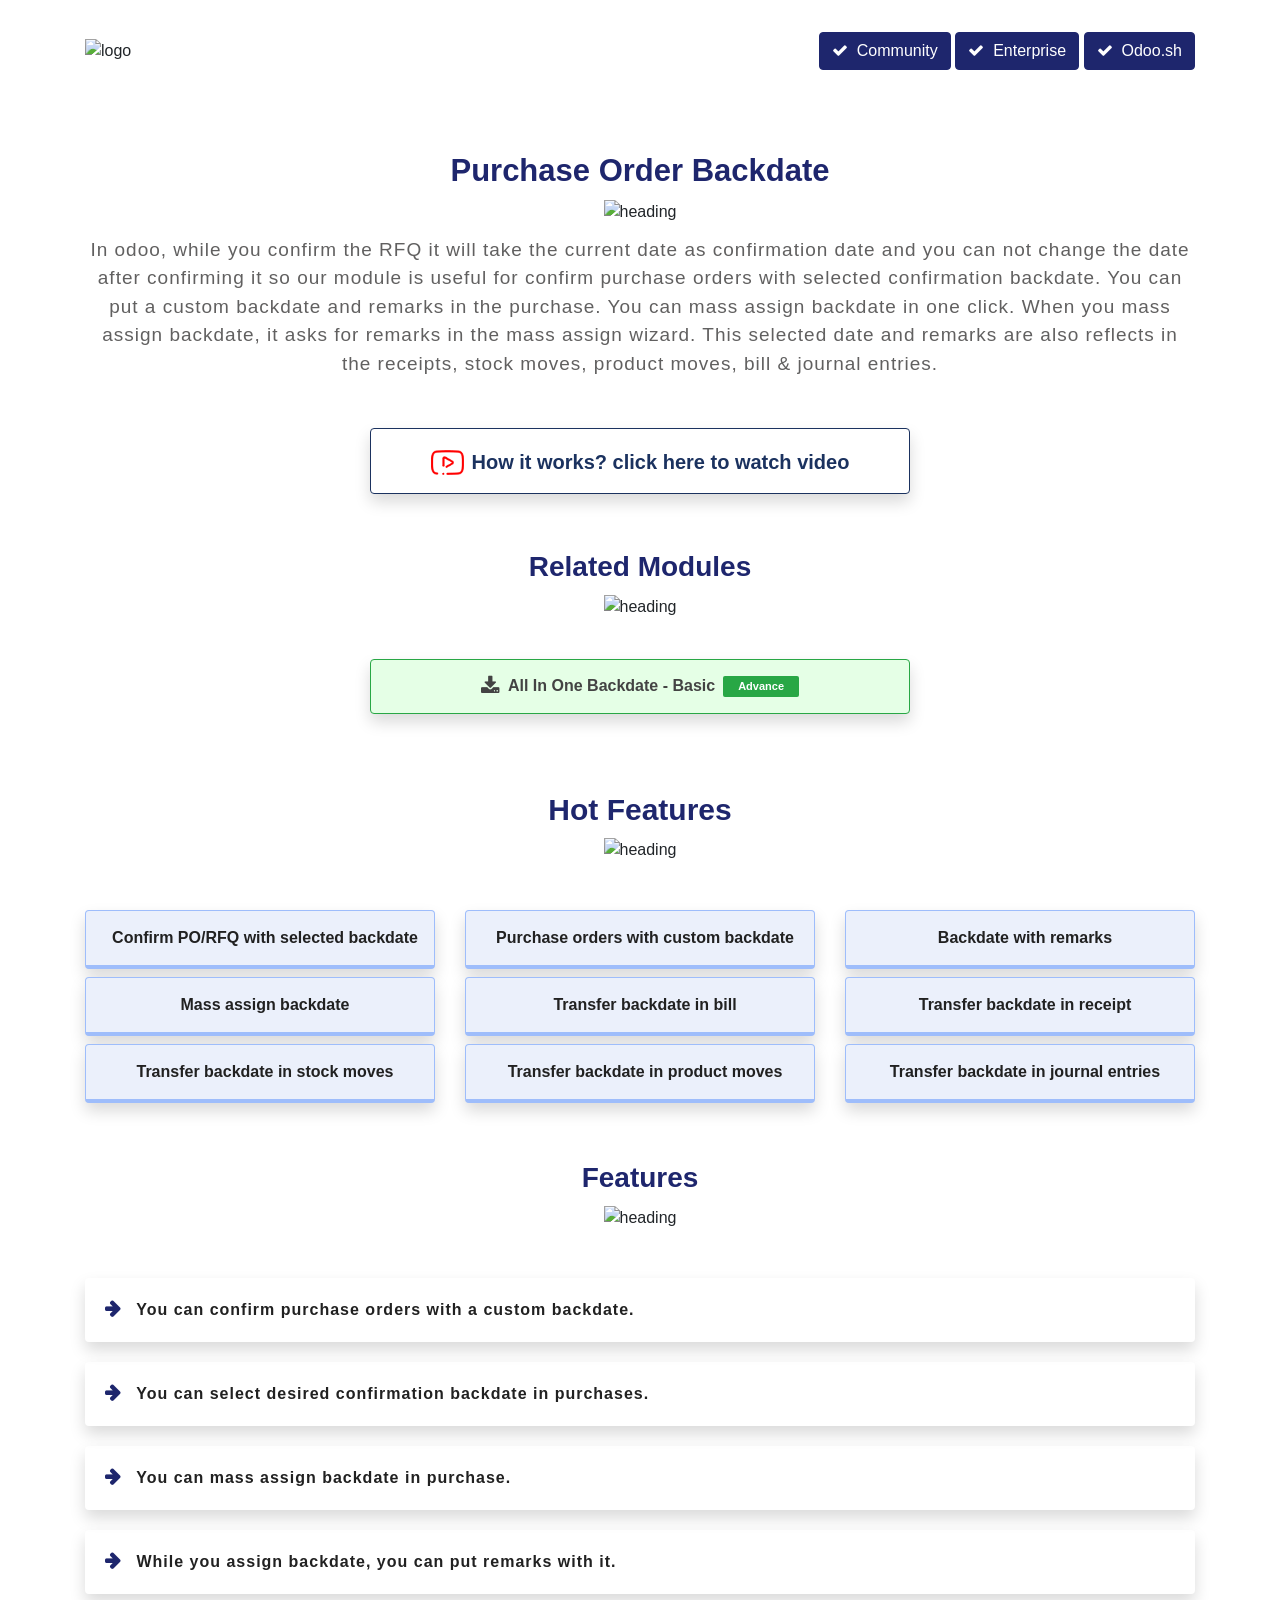
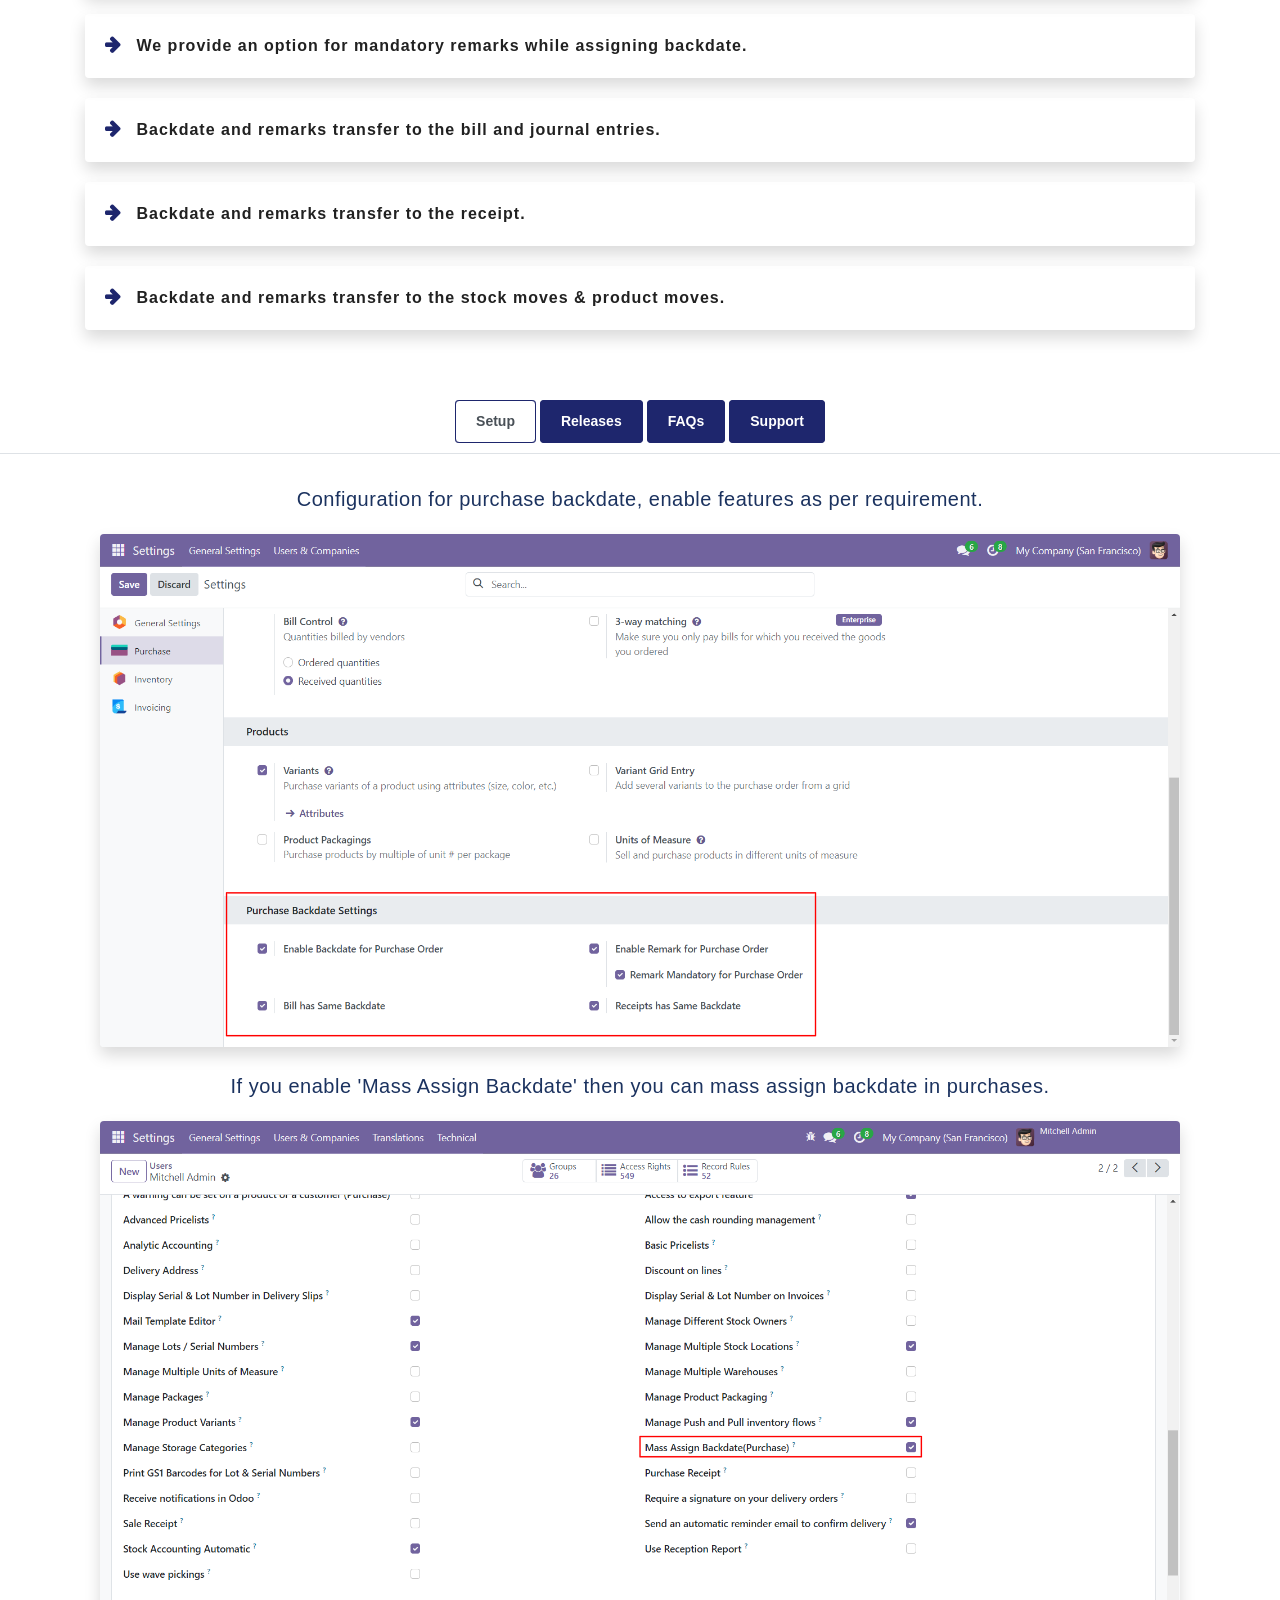
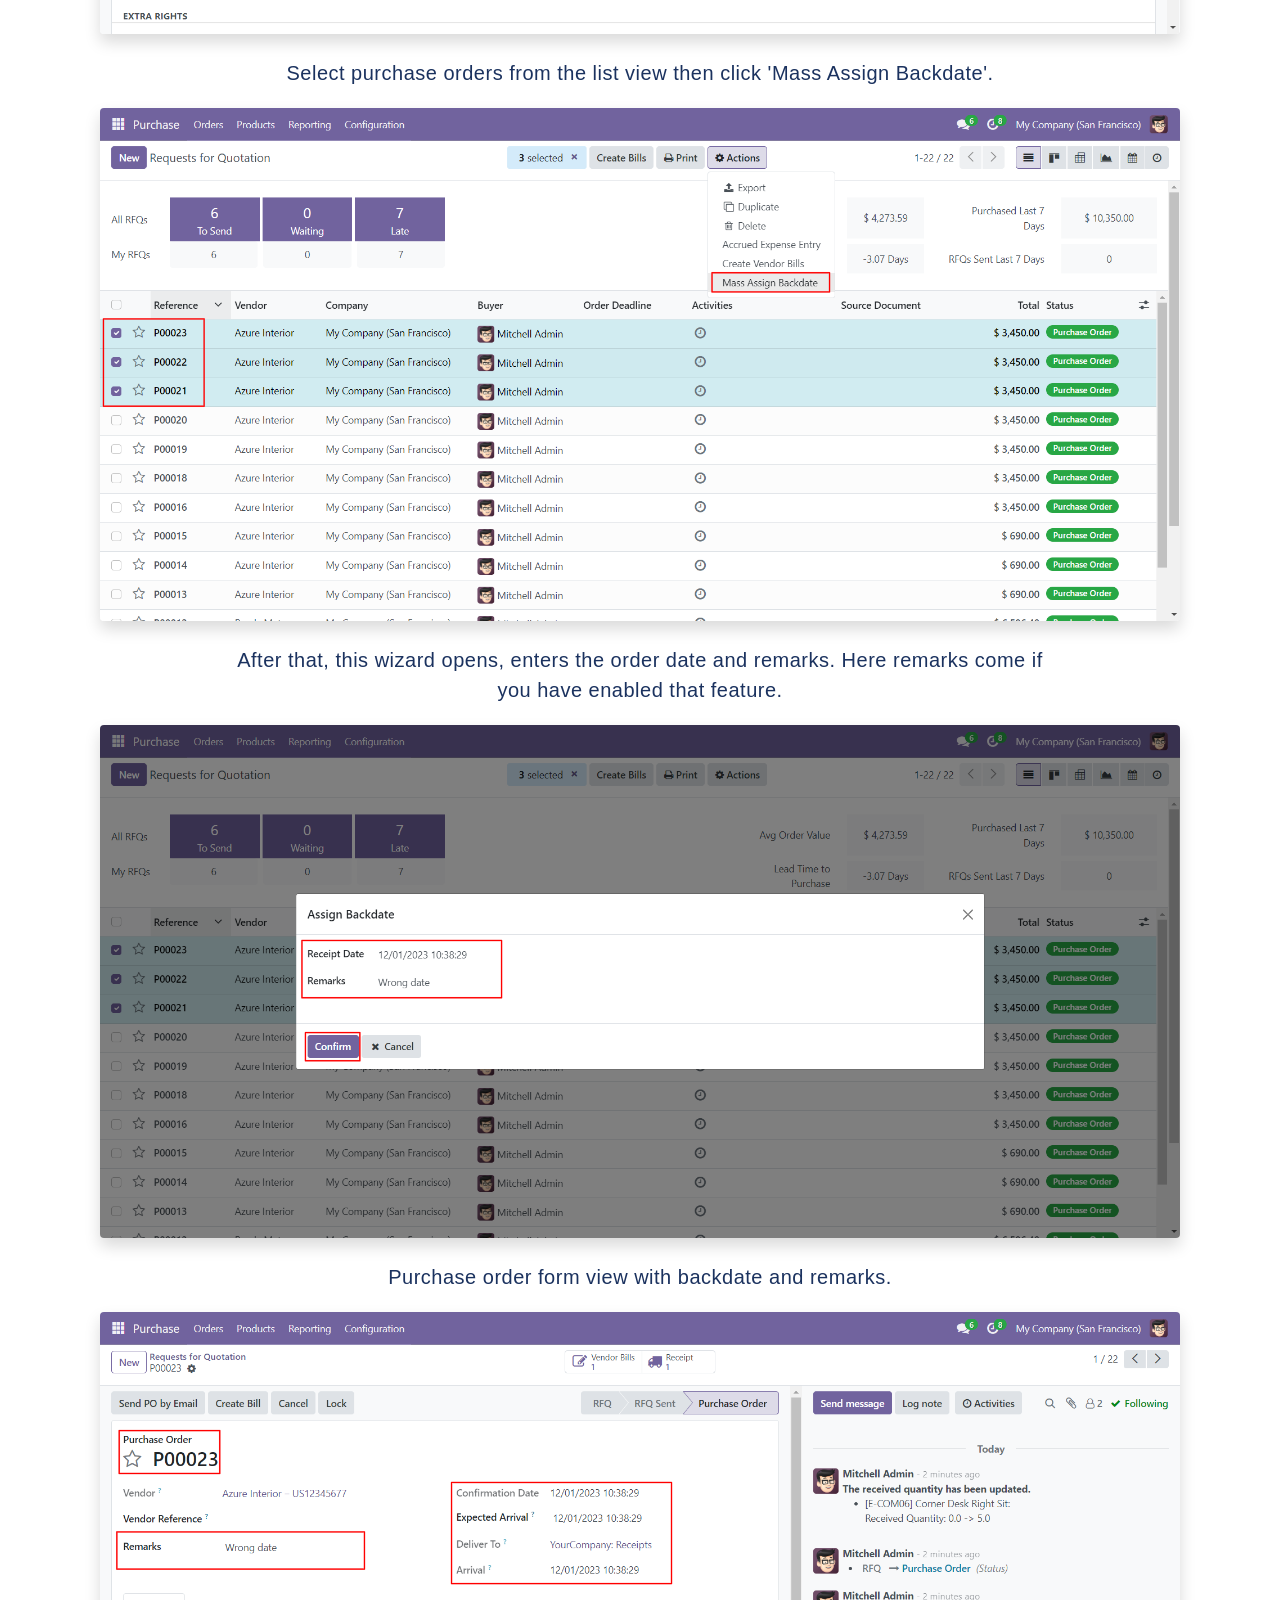
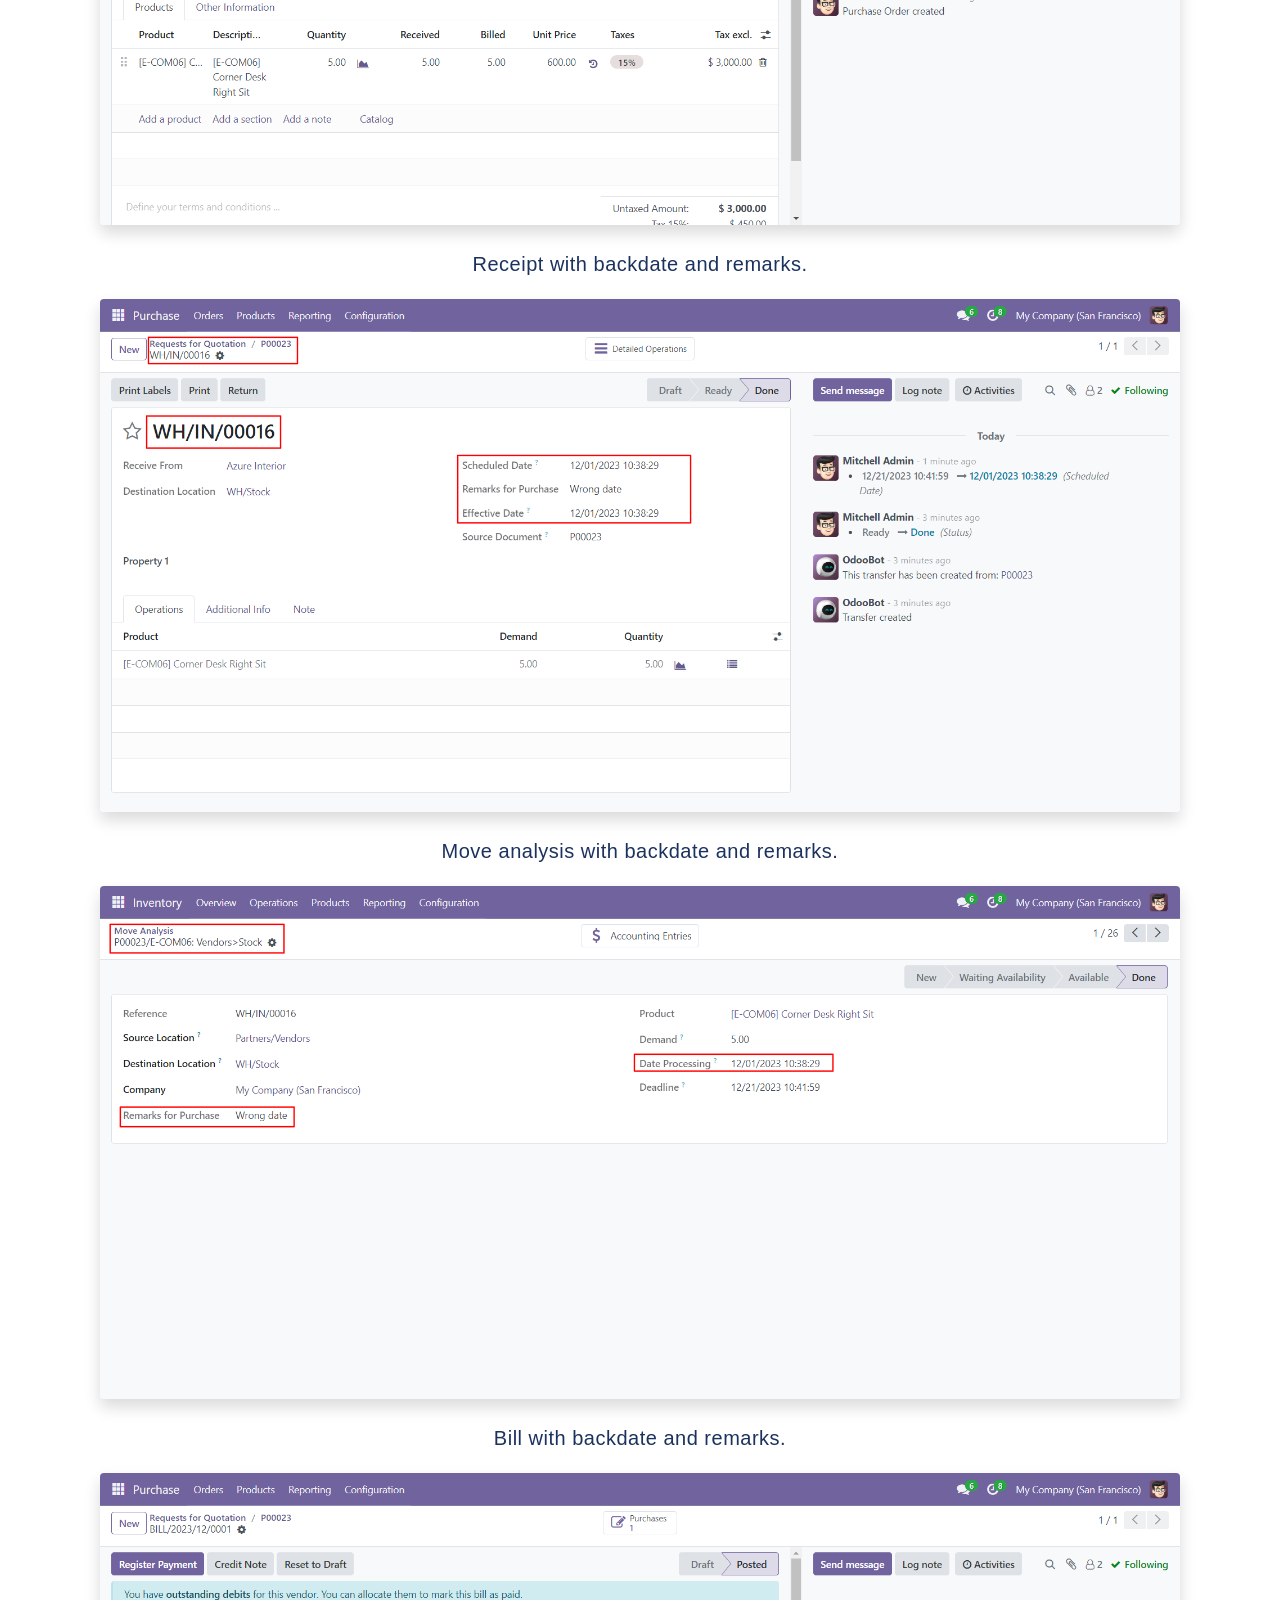
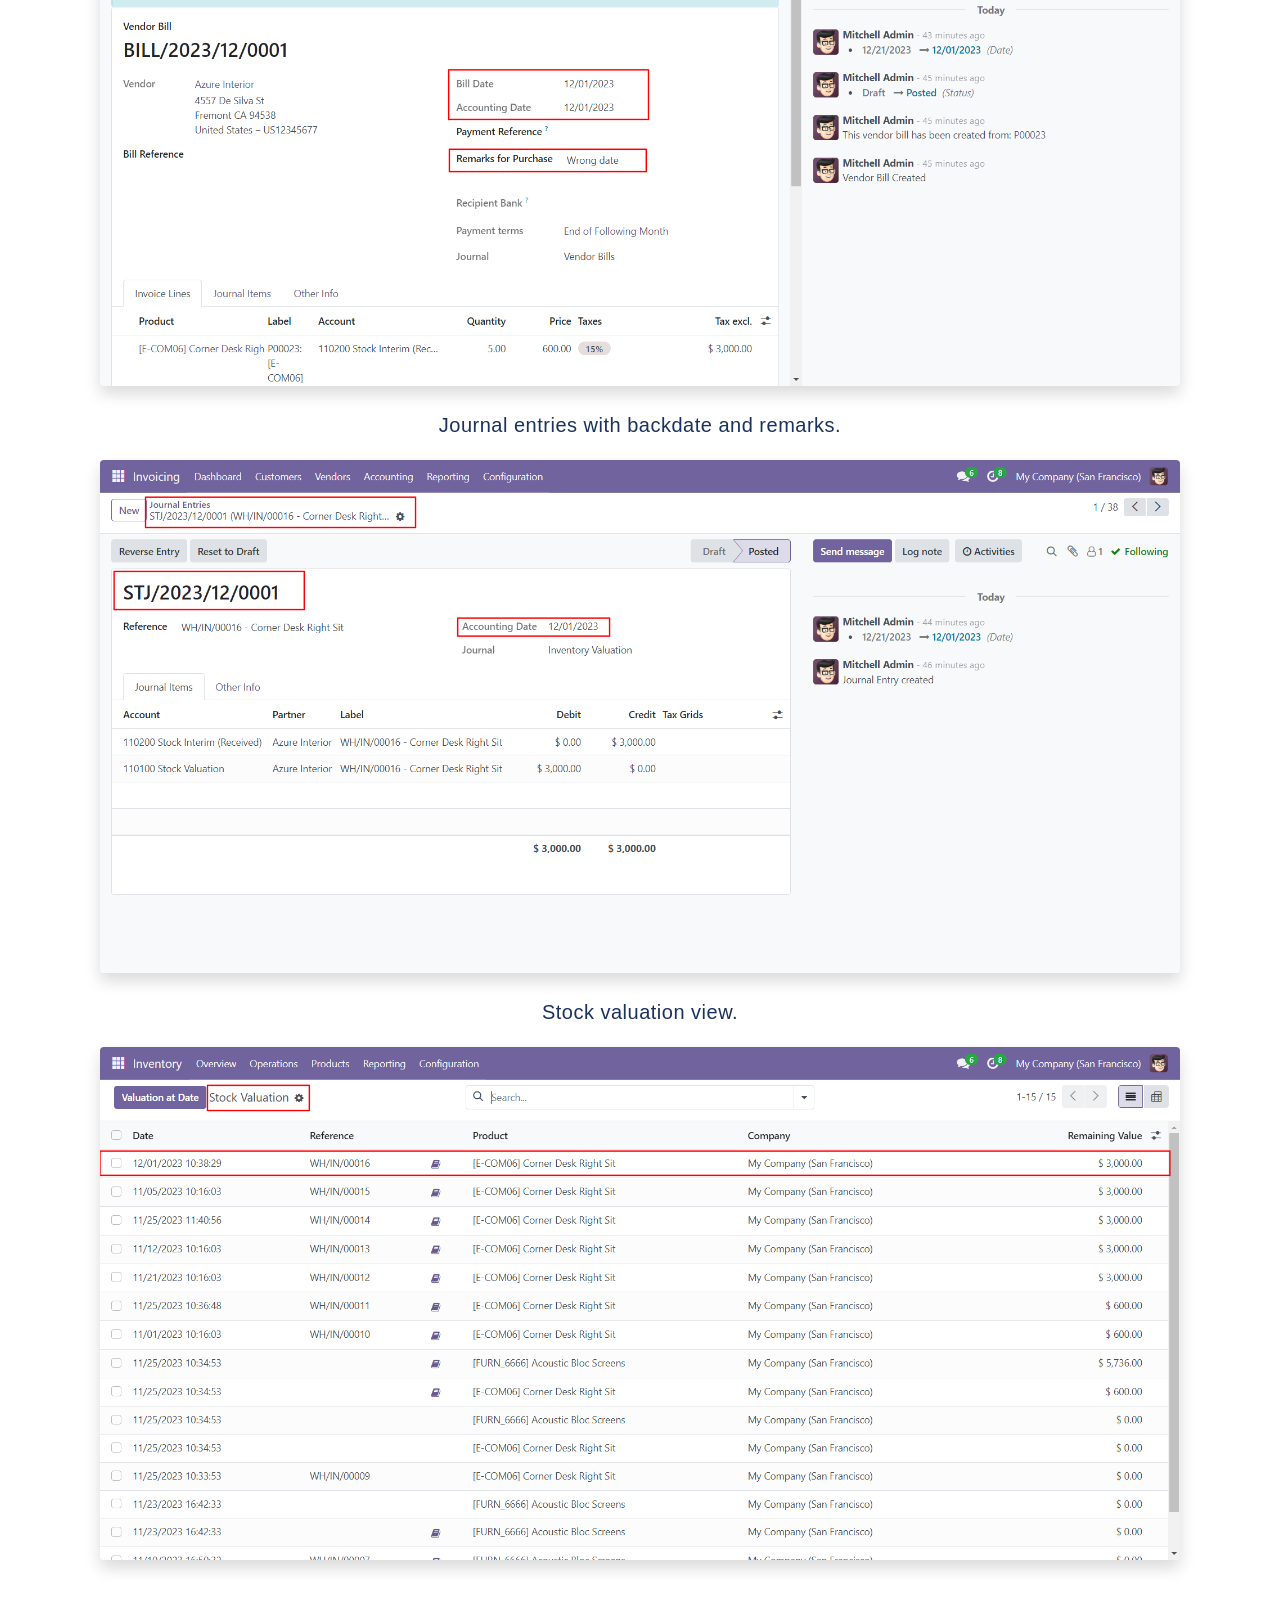
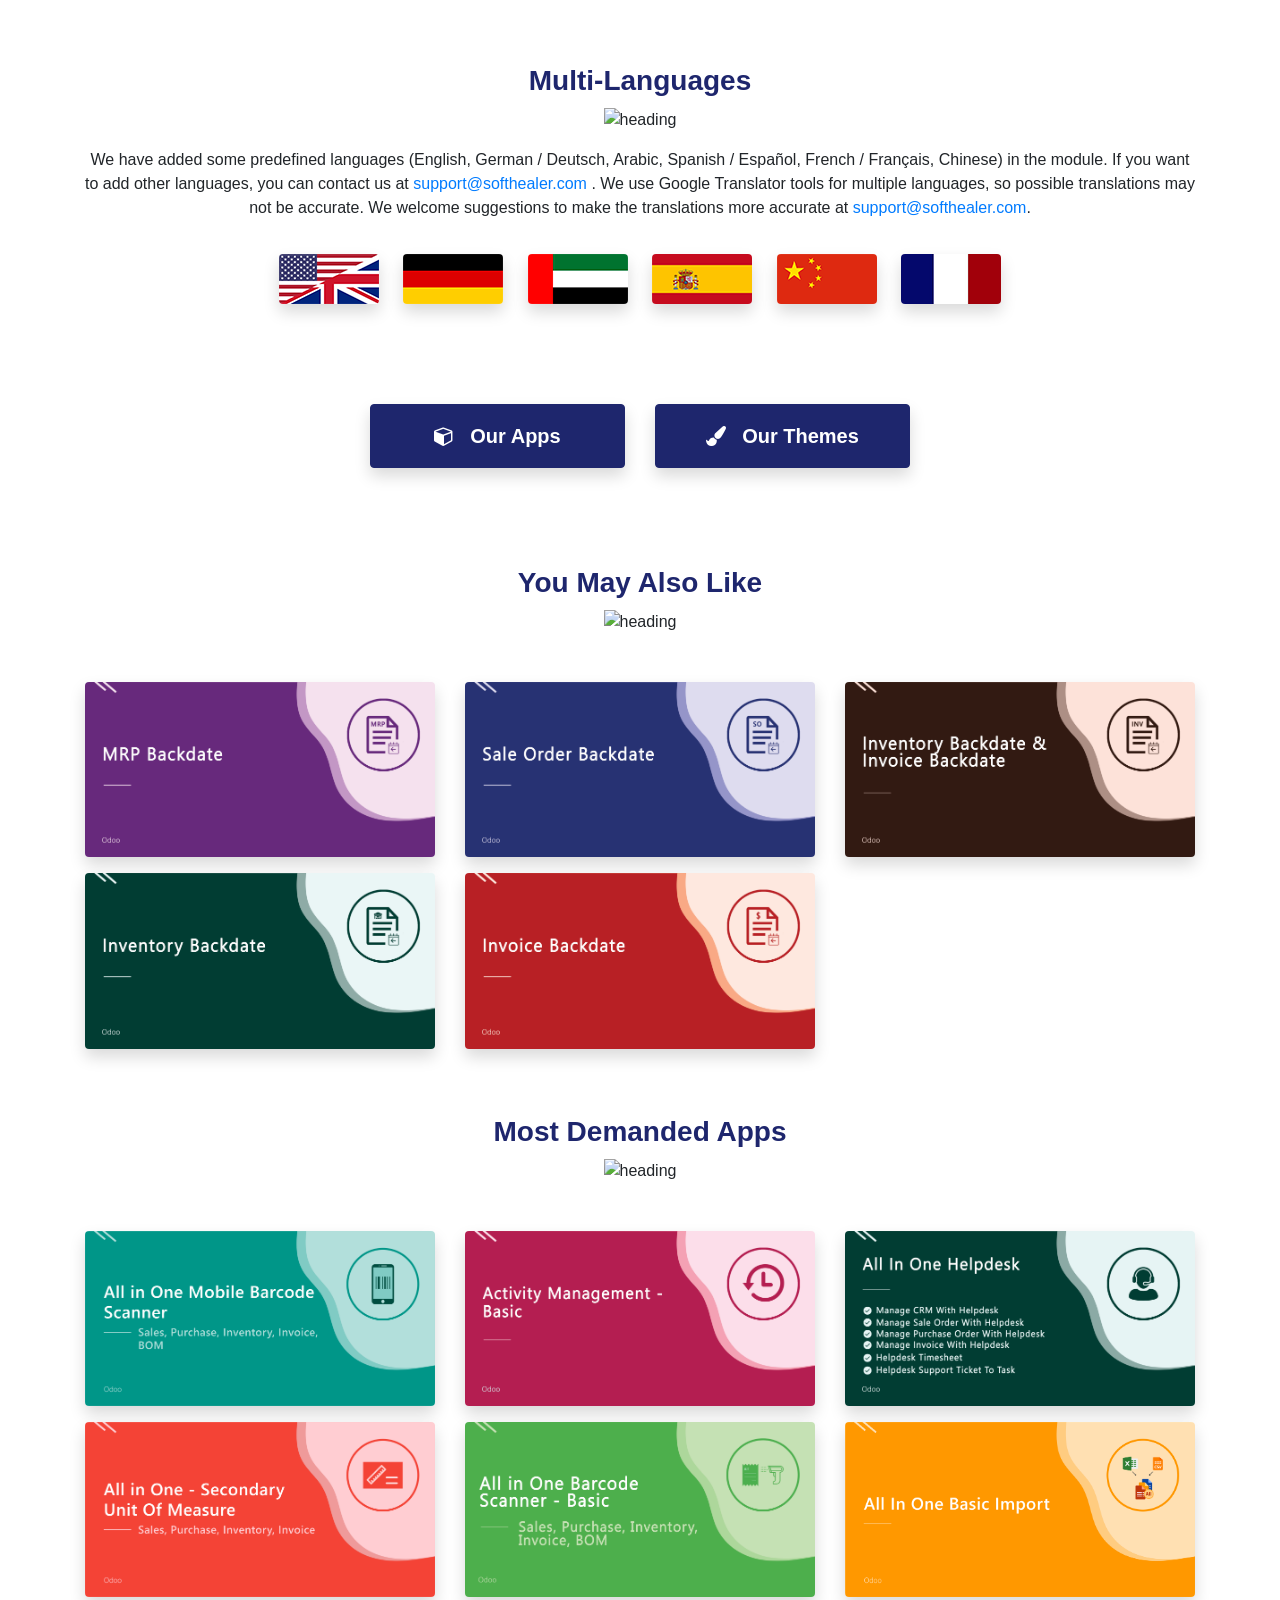
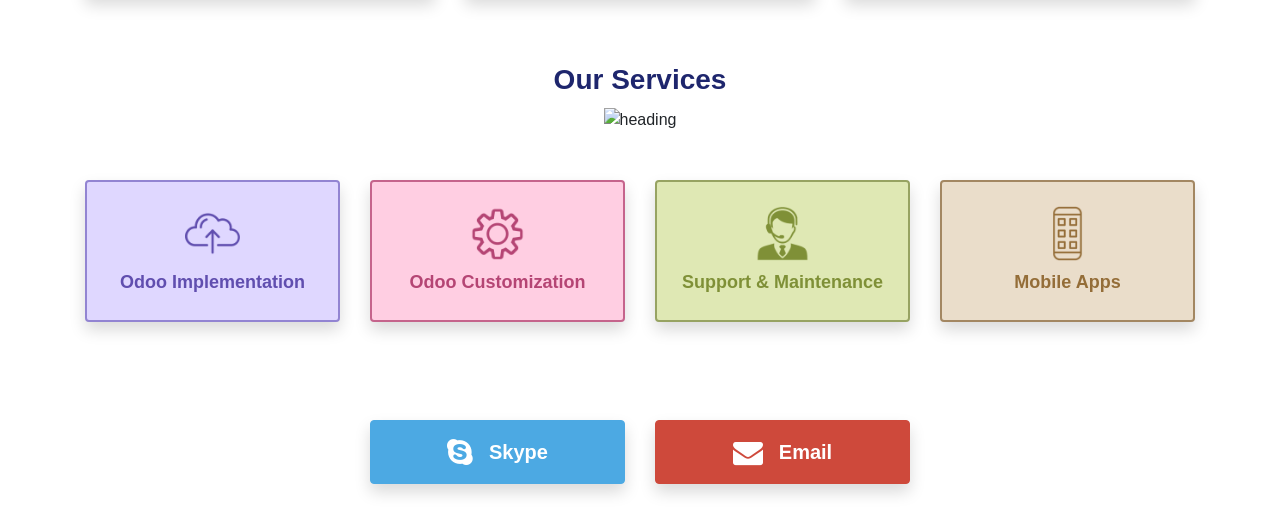
==== rcs_purchase_backdate/static/description/index.html @ 06bc23c9 "rcs purchasse backdate module add" ====
<!DOCTYPE html>
<html>
   <head>
      <title></title>
      <link rel="stylesheet" href="https://maxcdn.bootstrapcdn.com/bootstrap/4.5.0/css/bootstrap.min.css">
      <link rel="stylesheet" href="https://cdnjs.cloudflare.com/ajax/libs/font-awesome/4.7.0/css/font-awesome.min.css">
      <script src="https://ajax.googleapis.com/ajax/libs/jquery/3.5.1/jquery.min.js"></script>
      <script src="https://cdnjs.cloudflare.com/ajax/libs/popper.js/1.16.0/umd/popper.min.js"></script>
      <script src="https://maxcdn.bootstrapcdn.com/bootstrap/4.5.0/js/bootstrap.min.js"></script>


   </head>
   <body>
      <section id="sh_module_header" class="sh_module_header">
         <div class="container">
            <div class="sh_center text-center" style='margin: 2rem 0;'>
               <div class="row align-items-center" style='align-items: center;'>
                  <div class="col-lg-4 col-md-4 col-sm-12" style='text-align: left;'>
                     <img src='shapes/softhealer.png' alt='logo' style="width: 80%;">
                  </div>
                  <div class="col-lg-8 col-md-8 col-sm-12" style='text-align: right;'>
                     <span class='btn btn-primary' style="position: relative; overflow: hidden; border: 1px solid transparent; padding: .375rem .75rem; font-size: 1rem; line-height: 1.5; border-radius: .25rem; background-color: #1e266d;border-color: #1e266d;"><i class='fa fa-check' style="margin-right: 9px;"></i>Community</span>
                     <span class='btn btn-primary' style="position: relative; overflow: hidden; border: 1px solid transparent; padding: .375rem .75rem; font-size: 1rem; line-height: 1.5; border-radius: .25rem; background-color: #1e266d;border-color: #1e266d;"><i class='fa fa-check' style="margin-right: 9px;"></i>Enterprise</span>
                     <span class='btn btn-primary' style="position: relative; overflow: hidden; border: 1px solid transparent; padding: .375rem .75rem; font-size: 1rem; line-height: 1.5; border-radius: .25rem; background-color: #1e266d;border-color: #1e266d;"><i class='fa fa-check' style="margin-right: 9px;"></i>Odoo.sh</span>
                  </div>
               </div>
            </div>
         </div>
      </section>
      <!-- heading  -->
      <section id="sh_module_desc" class="sh_module_desc" style="padding-top: 50px;">
         <div class="container">
            <div class="sh_center text-center">
               <h4 style="font-size: 31px;font-weight: 600;color: #1e266d;margin-bottom: 10px;">Purchase Order Backdate</h4>
               <!-- <img src="shape.png" style="width: 100px;display: block;text-align: center;margin: auto;margin-bottom: 20px;" /> -->
               <img src="shapes/heading.png" alt="heading" />
               <p style="color: #616060;font-size: 19px;margin: 0;letter-spacing: 1px;margin-top: 12px;">
                  In odoo, while you confirm the RFQ it will take the current date as confirmation date and you can not change the date after confirming it so our module is useful for confirm purchase orders with selected confirmation backdate. You can put a custom backdate and remarks in the purchase. You can mass assign backdate in one click. When you mass assign backdate, it asks for remarks in the mass assign wizard. This selected date and remarks are also reflects in the receipts, stock moves, product moves, bill & journal entries.
               </p>
            </div>
         </div>
      </section>

   <!-- For 1 Youtube Video  -->
      <section id="sh_youtube_videos" class="sh_youtube_videos" style="padding-top: 50px;">
         <div class="container">
            <div class="row">
               <div class="col-lg-3 hidden-xs" style="padding: 2.5rem 1rem !important;">
               </div>
               <div class="col-lg-6 col-md-6 col-sm-12 col-12 mb-2">
                  <div class="mx-auto">
                     <a href="https://youtu.be/Ur5yH6WV5kA" target="_blank"
                     class="shadow rounded py-3 px-4 mb-2 s_tooltip_tabs_tooltip_image s_figure_link text-center btn" style="border-width: 1px;border-style: solid;border-color: #1b325f;color: #1b325f;position: relative; overflow: hidden;text-decoration: none;border-radius: 0px;display: inline-block;font-size: 20px;font-weight: bold;width: 100%;border-radius: 0.25rem !important;"><span><img class="mr-2" src="shapes/vd_btn.png" alt="video_btn" style="height: 25px;" /></span><span class="align-middle">How it works? click here to watch video</span></a>
                  </div>
               </div>
               <div class="col-lg-3 hidden-xs" style="padding: 2.5rem 1rem !important;">
               </div>
            </div>
         </div>
      </section>
   <!-- For 1 Youtube Video  -->

<!-- One button section -->
<section class="sh_bg_cover" style="padding:40px 0px; background-color: transparent;">
   <div class="container">
       <div class="sh_center text-center" style="margin-bottom: 40px;">
          <h4 style="font-size: 28px;font-weight: 600;color: #1e266d;margin-bottom: 10px;">Related Modules</h4>
          <!-- <hr style="width: 100px;border-width: 2px;border-color: #1e266d;" /> -->
          <img src="shapes/heading.png" alt="heading" />
       </div>
       <div class="row">
          
          <div class="col-lg-6 col-md-6 mb-2 col-sm-12 col-12 justify-content-center offset-md-3">
            <a href="https://apps.odoo.com/apps/modules/17.0/sh_all_in_one_backdate/" target="_blank" style="text-decoration:none;">
               <div class="box p-3 shadow text-center border border-success rounded d-flex justify-content-center align-items-center" align="center" style="color:#434343; font-family:sans-serif!important;  margin-bottom:0px !important; text-align:justify; text-decoration: none;background-color: #e5ffe6;border-radius: 0.25rem !important;">
                  <!-- <img class="mr-2" src="d.png" alt="gif" style="height: 25px;" /> -->
                  <span class="fa fa-download" style="font-size: 20px;color: #434343;margin-right: 8px;"></span>
                  <h6 class="mb-0 font-weight-bold mr-2">All In One Backdate - Basic</h6> <span class="badge badge-success" style="padding:5px 15px; border-radius:2px; color:#fff; font-size: 11px; font-weight:bold;vertical-align: text-top;">Advance</span>
                 </div>
            </a>
          </div>
          
       </div>
    </div>
 </section> 
<!-- end One button section -->

      <section id="sh_hot_features" class="sh_hot_features" style="padding-top: 30px;background-color: transparent;">
         <div class="container">
            <div class="sh_center text-center mb-5">
               <h4 style="font-size: 30px;font-weight: 600;color: #1e266d;margin-bottom: 10px;">Hot Features</h4>
               <!-- <hr style="width: 100px;border-width: 2px;border-color: #1e266d;" /> -->
               <img src="shapes/heading.png" alt="heading" />
            </div>
            <div class="row">
               <div class="col-md-4 mb-2">
                  <div class="sh_icon d-flex justify-content-center align-items-center rounded shadow" style="padding: 15px;border: 1px solid #9ebdfb;border-bottom: 4px solid #9ebdfb;background-color: #ebf0fb;border-radius: 0.25rem !important;">
                     
                     <span style="color: #212121;font-weight: 600;vertical-align: middle;padding-left: 10px;">Confirm PO/RFQ with selected backdate
                     </span>
                  </div>
               </div>
               <div class="col-md-4 mb-2">
                  <div class="sh_icon d-flex justify-content-center align-items-center rounded shadow" style="padding: 15px;border: 1px solid #9ebdfb;border-bottom: 4px solid #9ebdfb;background-color: #ebf0fb;border-radius: 0.25rem !important;">
                     <!-- <span class="fa fa-long-arrow-right" style="text-align: center;color: #1e266d;font-size: 22px;"></span> -->
                     <span style="color: #212121;font-weight: 600;vertical-align: middle;padding-left: 10px;">Purchase orders with custom backdate
                     </span>
                  </div>
               </div>
               <div class="col-md-4 mb-2">
                  <div class="sh_icon d-flex justify-content-center align-items-center rounded shadow" style="padding: 15px;border: 1px solid #9ebdfb;border-bottom: 4px solid #9ebdfb;background-color: #ebf0fb;border-radius: 0.25rem !important;">
                    <!--  <span class="fa fa-long-arrow-right" style="text-align: center;color: #1e266d;font-size: 22px;"></span> -->
                     <span style="color: #212121;font-weight: 600;vertical-align: middle;padding-left: 10px;">Backdate with remarks
                     </span>
                  </div>
               </div>
            </div>
             <div class="row">
               <div class="col-md-4 mb-2">
                  <div class="sh_icon d-flex justify-content-center align-items-center rounded shadow" style="padding: 15px;border: 1px solid #9ebdfb;border-bottom: 4px solid #9ebdfb;background-color: #ebf0fb;border-radius: 0.25rem !important;">
                     
                     <span style="color: #212121;font-weight: 600;vertical-align: middle;padding-left: 10px;">Mass assign backdate
                     </span>
                  </div>
               </div>
               <div class="col-md-4 mb-2">
                  <div class="sh_icon d-flex justify-content-center align-items-center rounded shadow" style="padding: 15px;border: 1px solid #9ebdfb;border-bottom: 4px solid #9ebdfb;background-color: #ebf0fb;border-radius: 0.25rem !important;">
                     <!-- <span class="fa fa-long-arrow-right" style="text-align: center;color: #1e266d;font-size: 22px;"></span> -->
                     <span style="color: #212121;font-weight: 600;vertical-align: middle;padding-left: 10px;">Transfer backdate in bill
                     </span>
                  </div>
               </div>
               <div class="col-md-4 mb-2">
                  <div class="sh_icon d-flex justify-content-center align-items-center rounded shadow" style="padding: 15px;border: 1px solid #9ebdfb;border-bottom: 4px solid #9ebdfb;background-color: #ebf0fb;border-radius: 0.25rem !important;">
                    <!--  <span class="fa fa-long-arrow-right" style="text-align: center;color: #1e266d;font-size: 22px;"></span> -->
                     <span style="color: #212121;font-weight: 600;vertical-align: middle;padding-left: 10px;">Transfer backdate in receipt
                     </span>
                  </div>
               </div>
            </div>
            <div class="row">
               <div class="col-md-4 mb-2">
                  <div class="sh_icon d-flex justify-content-center align-items-center rounded shadow" style="padding: 15px;border: 1px solid #9ebdfb;border-bottom: 4px solid #9ebdfb;background-color: #ebf0fb;border-radius: 0.25rem !important;">
                     
                     <span style="color: #212121;font-weight: 600;vertical-align: middle;padding-left: 10px;">Transfer backdate in stock moves
                     </span>
                  </div>
               </div>
               <div class="col-md-4 mb-2">
                  <div class="sh_icon d-flex justify-content-center align-items-center rounded shadow" style="padding: 15px;border: 1px solid #9ebdfb;border-bottom: 4px solid #9ebdfb;background-color: #ebf0fb;border-radius: 0.25rem !important;">
                     <!-- <span class="fa fa-long-arrow-right" style="text-align: center;color: #1e266d;font-size: 22px;"></span> -->
                     <span style="color: #212121;font-weight: 600;vertical-align: middle;padding-left: 10px;">Transfer backdate in product moves
                     </span>
                  </div>
               </div>
               <div class="col-md-4 mb-2">
                  <div class="sh_icon d-flex justify-content-center align-items-center rounded shadow" style="padding: 15px;border: 1px solid #9ebdfb;border-bottom: 4px solid #9ebdfb;background-color: #ebf0fb;border-radius: 0.25rem !important;">
                    <!--  <span class="fa fa-long-arrow-right" style="text-align: center;color: #1e266d;font-size: 22px;"></span> -->
                     <span style="color: #212121;font-weight: 600;vertical-align: middle;padding-left: 10px;">Transfer backdate in journal entries
                     </span>
                  </div>
               </div>
            </div>
         </div>
         </div>
      </section>

      <section id="sh_features" class="sh_features" style="padding-top: 50px;background-color: transparent;">
         <div class="container">
            <div class="sh_center text-center mb-5">
               <h4 style="font-size: 28px;font-weight: 600;color: #1e266d;margin-bottom: 10px;">Features</h4>
               <!-- <hr style="width: 100px;border-width: 2px;border-color: #1e266d;" /> -->
               <img src="shapes/heading.png" alt="heading" />
            </div>
            <div id="Feature" class="tab-pane active">
               <ul style="padding: 0;list-style: none;">
                  <li class="shadow rounded" style="padding: 20px;margin-bottom: 20px;font-size: 16px;color: #212121;font-weight: 600;letter-spacing: 1px;display: block;border-radius: 0.25rem !important;"><span class="fa fa-arrow-right" style="color: #1e266d;font-weight: 600;font-size: 18px;padding-right: 10px;"></span> You can confirm purchase orders with a custom backdate.
                  </li>
                  <li class="shadow rounded" style="padding: 20px;margin-bottom: 20px;font-size: 16px;color: #212121;font-weight: 600;letter-spacing: 1px;display: block;border-radius: 0.25rem !important;"><span class="fa fa-arrow-right" style="color: #1e266d;font-weight: 600;font-size: 18px;padding-right: 10px;"></span> You can select desired confirmation backdate in purchases.
                  </li>
                  <li class="shadow rounded" style="padding: 20px;margin-bottom: 20px;font-size: 16px;color: #212121;font-weight: 600;letter-spacing: 1px;display: block;border-radius: 0.25rem !important;"><span class="fa fa-arrow-right" style="color: #1e266d;font-weight: 600;font-size: 18px;padding-right: 10px;"></span> You can mass assign backdate in purchase.
                  </li>
                  <li class="shadow rounded" style="padding: 20px;margin-bottom: 20px;font-size: 16px;color: #212121;font-weight: 600;letter-spacing: 1px;display: block;border-radius: 0.25rem !important;"><span class="fa fa-arrow-right" style="color: #1e266d;font-weight: 600;font-size: 18px;padding-right: 10px;"></span> While you assign backdate, you can put remarks with it.
                  </li>
                  <li class="shadow rounded" style="padding: 20px;margin-bottom: 20px;font-size: 16px;color: #212121;font-weight: 600;letter-spacing: 1px;display: block;border-radius: 0.25rem !important;"><span class="fa fa-arrow-right" style="color: #1e266d;font-weight: 600;font-size: 18px;padding-right: 10px;"></span> We provide an option for mandatory remarks while assigning backdate.
                  </li>
                  <li class="shadow rounded" style="padding: 20px;margin-bottom: 20px;font-size: 16px;color: #212121;font-weight: 600;letter-spacing: 1px;display: block;border-radius: 0.25rem !important;"><span class="fa fa-arrow-right" style="color: #1e266d;font-weight: 600;font-size: 18px;padding-right: 10px;"></span> Backdate and remarks transfer to the bill and journal entries.
                  </li>
                  <li class="shadow rounded" style="padding: 20px;margin-bottom: 20px;font-size: 16px;color: #212121;font-weight: 600;letter-spacing: 1px;display: block;border-radius: 0.25rem !important;"><span class="fa fa-arrow-right" style="color: #1e266d;font-weight: 600;font-size: 18px;padding-right: 10px;"></span> Backdate and remarks transfer to the receipt.
                  </li>
                  <li class="shadow rounded" style="padding: 20px;margin-bottom: 20px;font-size: 16px;color: #212121;font-weight: 600;letter-spacing: 1px;display: block;border-radius: 0.25rem !important;"><span class="fa fa-arrow-right" style="color: #1e266d;font-weight: 600;font-size: 18px;padding-right: 10px;"></span> Backdate and remarks transfer to the stock moves & product moves.
                  </li>
               </ul>
            </div>
         </div>
      </section>

      <section id="sh_tab" class="sh_tab" style="padding-top: 50px;background-color: transparent;">
         <div class="">
            <ul class="nav nav-tabs justify-content-center" role="tablist" style="justify-content: center;padding-bottom: 10px;background-color: transparent;">
                  <li class="nav-item rounded" style="cursor:pointer; background-color: #1e266d;color: #fff;border-radius: 0;font-weight: 600;font-size: 14px;margin: 0 2px;border-radius: 0.25rem !important;">
                  <span class="nav-link active rounded" data-bs-toggle="tab" href="#Configurations" style="cursor: pointer;border: 1px solid #1e266d;padding: 10px 20px;border-top-left-radius: 0px;border-top-right-radius: 0px;">Setup</span>
                  </li>
                  <li class="nav-item rounded" style="cursor:pointer; background-color: #1e266d;color: #fff;border-radius: 0;font-weight: 600;font-size: 14px;margin: 0 2px;border-radius: 0.25rem !important;">
                  <span class="nav-link rounded" data-bs-toggle="tab" href="#Release" style="cursor: pointer;border: 1px solid #1e266d;padding: 10px 20px;border-top-left-radius: 0px;border-top-right-radius: 0px;">Releases</span>
                  </li>
                  <li class="nav-item rounded" style="cursor:pointer; background-color: #1e266d;color: #fff;border-radius: 0;font-weight: 600;font-size: 14px;margin: 0 2px;border-radius: 0.25rem !important;">
                  <span class="nav-link rounded" data-bs-toggle="tab" href="#FAQ" style="cursor: pointer;border: 1px solid #1e266d;padding: 10px 20px;border-top-left-radius: 0px;border-top-right-radius: 0px;">FAQs</span>
                  </li>
                  <li class="nav-item rounded" style="cursor:pointer; background-color: #1e266d;color: #fff;border-radius: 0;font-weight: 600;font-size: 14px;margin: 0 2px;border-radius: 0.25rem !important;">
                  <span class="nav-link rounded" data-bs-toggle="tab" href="#Support" style="cursor: pointer;border: 1px solid #1e266d;padding: 10px 20px;border-top-left-radius: 0px;border-top-right-radius: 0px;">Support</span>
                  </li>
            </ul>
            <div class="tab-content" style="padding-top: 30px;background-color: transparent;padding-bottom: 30px;">
               
               <!-- tab 2 -->
               <div id="Configurations" class="tab-pane active sh_configuration">
                  <section id="sh_configuration">
                     <div class="container">
                        <div class="text-center">
                           <p style="color: #1b325f;font-size: 20px;max-width: 75%;margin: auto;margin-bottom: 20px;letter-spacing: .5px;"> 
                              Configuration for purchase backdate, enable features as per requirement.
                           </p>
                           <div class="col-md-12">
                              <img class="img-responsive rounded shadow" src="screenshots/1.png" style="width: 100%;" />
                           </div>
                           <br/>
                           <p style="color: #1b325f;font-size: 20px;max-width: 75%;margin: auto;margin-bottom: 20px;letter-spacing: .5px;"> 
                              If you enable 'Mass Assign Backdate' then you can mass assign backdate in purchases.
                           </p>
                           <div class="col-md-12">
                              <img class="img-responsive rounded shadow" src="screenshots/2.png" style="width: 100%;" />
                           </div>
                           <br/>
                           <p style="color: #1b325f;font-size: 20px;max-width: 75%;margin: auto;margin-bottom: 20px;letter-spacing: .5px;"> 
                              Select purchase orders from the list view then click 'Mass Assign Backdate'.
                           </p>
                           <div class="col-md-12">
                              <img class="img-responsive rounded shadow" src="screenshots/3.png" style="width: 100%;" />
                           </div>
                           <br/>
                           <p style="color: #1b325f;font-size: 20px;max-width: 75%;margin: auto;margin-bottom: 20px;letter-spacing: .5px;"> 
                              After that, this wizard opens, enters the order date and remarks. Here remarks come if you have enabled that feature.
                           </p>
                           <div class="col-md-12">
                              <img class="img-responsive rounded shadow" src="screenshots/4.png" style="width: 100%;" />
                           </div>
                           <br/>
                           <p style="color: #1b325f;font-size: 20px;max-width: 75%;margin: auto;margin-bottom: 20px;letter-spacing: .5px;"> 
                              Purchase order form view with backdate and remarks.
                           </p>
                           <div class="col-md-12">
                              <img class="img-responsive rounded shadow" src="screenshots/5.png" style="width: 100%;" />
                           </div>
                           <br/>
                           <p style="color: #1b325f;font-size: 20px;max-width: 75%;margin: auto;margin-bottom: 20px;letter-spacing: .5px;"> 
                              Receipt with backdate and remarks.
                           </p>
                           <div class="col-md-12">
                              <img class="img-responsive rounded shadow" src="screenshots/6.png" style="width: 100%;" />
                           </div>
                           <br/>
                           <p style="color: #1b325f;font-size: 20px;max-width: 75%;margin: auto;margin-bottom: 20px;letter-spacing: .5px;"> 
                              Move analysis with backdate and remarks.
                           </p>
                           <div class="col-md-12">
                              <img class="img-responsive rounded shadow" src="screenshots/7.png" style="width: 100%;" />
                           </div>
                           <br/>
                           <p style="color: #1b325f;font-size: 20px;max-width: 75%;margin: auto;margin-bottom: 20px;letter-spacing: .5px;"> 
                              Bill with backdate and remarks.
                           </p>
                           <div class="col-md-12">
                              <img class="img-responsive rounded shadow" src="screenshots/8.png" style="width: 100%;" />
                           </div>
                           <br/>
                           <p style="color: #1b325f;font-size: 20px;max-width: 75%;margin: auto;margin-bottom: 20px;letter-spacing: .5px;"> 
                              Journal entries with backdate and remarks.
                           </p>
                           <div class="col-md-12">
                              <img class="img-responsive rounded shadow" src="screenshots/9.png" style="width: 100%;" />
                           </div>
                           <br/>
                           <p style="color: #1b325f;font-size: 20px;max-width: 75%;margin: auto;margin-bottom: 20px;letter-spacing: .5px;"> 
                              Stock valuation view.
                           </p>
                           <div class="col-md-12">
                              <img class="img-responsive rounded shadow" src="screenshots/10.png" style="width: 100%;" />
                           </div>
                           <br/>
                        </div>
                     </div>
                  </section>
               </div>
               <!-- tab 2 -->

               <!-- tab 3 -->
               <div id="Release" class="tab-pane fade container sh_release">
                  
                  <div class="sh_content shadow rounded bg-white" style="padding: 20px;margin-bottom: 15px;">
                     <h4 style="font-size: 16px;margin: 0;color: #212121;text-decoration: none;font-weight: 600;letter-spacing: 1px;display: block;"><span class="fa fa-hand-o-right" style="color: #1e266d;font-weight: 600;font-size: 18px;padding-right: 10px;"></span> <span>Version 17.0.1</span> | <span style="color: #1e266d;">Released on : 22<sup>nd</sup> December 2023</span></h4>
                     <div style="font-size: 16px;padding-left: 32px;color: #555;margin: 0;padding-top: 15px;">
                        <div style="font-weight: normal;" class="d-flex align-items-center">
                           <span class="badge mr-2" style="background-color: #1e266d !important; padding: 5px 15px; border-radius: 3px; color: #fff; font-size: 9px;text-transform: uppercase; font-weight: bold; box-shadow: 0 1px 3px rgba(0, 0, 0, 0.12), 0 1px 2px rgba(0, 0, 0, 0.24);">
                              Initial
                           </span>
                           <span style="vertical-align: middle;font-size: 15px;">Initial Release.</div>
                     </div>
                  </div>

               </div>
               <!-- tab 3 -->
               <!-- tab 4 -->
               <div id="FAQ" class="tab-pane fade container sh_faq">
                  <div class="demo">
                     <div class="panel-group" id="accordion" role="tablist">
                        <div class="panel panel-default shadow rounded bg-white" style="padding: 20px;margin-bottom: 20px;">
                           <div class="panel-heading" role="tab" id="headingOne" style="border: 0;padding: 0;">
                              <h4 class="panel-title" style="margin: 0;">
                                 <a role="button" data-bs-toggle="collapse" data-bs-parent="#accordion" href="#collapseOne" aria-expanded="true" aria-controls="collapseOne" style="font-size: 16px;margin: 0;color: #212121;text-decoration: none;font-weight: 600;letter-spacing: 1px;display: flex;">
                                    <span class="fa fa-hand-o-right" style="color: #1e266d;font-weight: 600;font-size: 18px;padding-right: 10px;"></span>
                                    Is this app compatible with Odoo Community as well as Enterprise?
                                    <!--  <span class="fa fa-plus" style="float: right;background-color: #1e266d;width: 35px;height: 35px;text-align: center;line-height: 35px;color: #fff;border-radius: 50%;margin-top: -8px;"></span> -->
                                 </a>
                              </h4>
                           </div>
                           <div id="collapseOne1" class="panel-collapse collapse show" role="tabpanel" aria-labelledby="headingOne">
                              <div class="panel-body" style="padding-top: 20px;">
                                 <ul style="list-style-type: disc;font-size: 16px;padding-left: 30px;color: #555;margin: 0;">
                                    <li style="margin-bottom: 0px;">Yes, this app works perfectly with Odoo Enterprise (Odoo.sh & On-Premise) as well as Community. </li>
                                 </ul>
                              </div>
                           </div>
                        </div>
                        <div class="panel panel-default shadow rounded bg-white" style="padding: 20px;margin-bottom: 20px;">
                           <div class="panel-heading" role="tab" id="headingThree" style="border: 0;padding: 0;">
                           <h4 class="panel-title" style="margin: 0;">
                              <a class="collapsed" role="button" data-bs-toggle="collapse" data-bs-parent="#accordion" href="#collapseThree" aria-expanded="false" aria-controls="collapseThree" style="font-size: 16px;margin: 0;color: #212121;text-decoration: none;font-weight: 600;letter-spacing: 1px;display: flex;">
                                 <span class="fa fa-hand-o-right" style="color: #1e266d;font-weight: 600;font-size: 18px;padding-right: 10px;"></span> Is this application compatible with odoo.com(odoo saas)? </a>
                           </h4>
                           </div>
                           <div id="collapseThree3" class="panel-collapse collapse show" role="tabpanel" aria-labelledby="headingThree">
                           <div class="panel-body" style="padding-top: 20px;">
                              <ul style="list-style-type: disc;font-size: 16px;padding-left: 30px;color: #555;margin: 0;">
                                 <li style="margin-bottom: 0px;">No, this application is not compatible with odoo.com(odoo saas/Odoo Online).</li>
                              </ul>
                           </div>
                           </div>
                        </div>

                        <div class="panel panel-default shadow rounded bg-white" style="padding: 20px;margin-bottom: 20px;">
                           <div class="panel-heading" role="tab" id="headingThree" style="border: 0;padding: 0;">
                              <h4 class="panel-title" style="margin: 0;">
                                 <a class="collapsed" role="button" data-bs-toggle="collapse" data-bs-parent="#accordion" href="#collapseThree" aria-expanded="false" aria-controls="collapseThree" style="font-size: 16px;margin: 0;color: #212121;text-decoration: none;font-weight: 600;letter-spacing: 1px;display: flex;">
                                 <span class="fa fa-hand-o-right" style="color: #1e266d;font-weight: 600;font-size: 18px;padding-right: 10px;"></span>
                                 I want some customization in this app. How can I request it?
                                 </a>
                              </h4>
                           </div>
                           <div id="collapseThree3" class="panel-collapse collapse show" role="tabpanel" aria-labelledby="headingThree">
                              <div class="panel-body" style="padding-top: 20px;">
                                 <ul style="list-style-type: disc;font-size: 16px;padding-left: 30px;color: #555;margin: 0;">
                                    <li style="margin-bottom: 0px;">Please Contact Us at <a href='mailto:sales@softhealer.com' style="color: #007bff;font-weight: 600;text-decoration: none;">sales@softhealer.com</a> to request customization.</li>
                                 </ul>
                              </div>
                           </div>
                        </div>

                        <div class="panel panel-default shadow rounded bg-white" style="padding: 20px;margin-bottom: 20px;">
                           <div class="panel-heading" role="tab" id="headingThree" style="border: 0;padding: 0;">
                              <h4 class="panel-title" style="margin: 0;">
                                 <a class="collapsed" role="button" data-bs-toggle="collapse" data-bs-parent="#accordion" href="#collapseThree" aria-expanded="false" aria-controls="collapseThree" style="font-size: 16px;margin: 0;color: #212121;text-decoration: none;font-weight: 600;letter-spacing: 1px;display: flex;">
                                 <span class="fa fa-hand-o-right" style="color: #1e266d;font-weight: 600;font-size: 18px;padding-right: 10px;"></span>
                                 Do i get free updates?
                                 </a>
                              </h4>
                           </div>
                           <div id="collapseThree3" class="panel-collapse collapse show" role="tabpanel" aria-labelledby="headingThree">
                              <div class="panel-body" style="padding-top: 20px;">
                                 <ul style="list-style-type: disc;font-size: 16px;padding-left: 30px;color: #555;margin: 0;">
                                    <li style="margin-bottom: 0px;">Yes, you will get free update for lifetime.</li>
                                 </ul>
                              </div>
                           </div>
                        </div>

                        <div class="panel panel-default shadow rounded bg-white" style="padding: 20px;margin-bottom: 20px;">
                           <div class="panel-heading" role="tab" id="headingThree" style="border: 0;padding: 0;">
                              <h4 class="panel-title" style="margin: 0;">
                                 <a class="collapsed" role="button" data-bs-toggle="collapse" data-bs-parent="#accordion" href="#collapseThree" aria-expanded="false" aria-controls="collapseThree" style="font-size: 16px;margin: 0;color: #212121;text-decoration: none;font-weight: 600;letter-spacing: 1px;display: flex;">
                                 <span class="fa fa-hand-o-right" style="color: #1e266d;font-weight: 600;font-size: 18px;padding-right: 10px;"></span>
                                 Do we need to install any additional libraries/modules for using this module?
                                 </a>
                              </h4>
                           </div>
                           <div id="collapseThree3" class="panel-collapse collapse show" role="tabpanel" aria-labelledby="headingThree">
                              <div class="panel-body" style="padding-top: 20px;">
                                 <ul style="list-style-type: disc;font-size: 16px;padding-left: 30px;color: #555;margin: 0;">
                                    <li style="margin-bottom: 0px;">No, you don't need to install addition libraries.</li>
                                 </ul>
                              </div>
                           </div>
                        </div>

                        <div class="panel panel-default shadow rounded bg-white" style="padding: 20px;margin-bottom: 20px;">
                           <div class="panel-heading" role="tab" id="headingThree" style="border: 0;padding: 0;">
                              <h4 class="panel-title" style="margin: 0;">
                                 <a class="collapsed" role="button" data-bs-toggle="collapse" data-bs-parent="#accordion" href="#collapseThree" aria-expanded="false" aria-controls="collapseThree" style="font-size: 16px;margin: 0;color: #212121;text-decoration: none;font-weight: 600;letter-spacing: 1px;display: flex;">
                                 <span class="fa fa-hand-o-right" style="color: #1e266d;font-weight: 600;font-size: 18px;padding-right: 10px;"></span>
                                 Do I have to buy my module for each version?
                                 </a>
                              </h4>
                           </div>
                           <div id="collapseThree3" class="panel-collapse collapse show" role="tabpanel" aria-labelledby="headingThree">
                              <div class="panel-body" style="padding-top: 20px;">
                                 <ul style="list-style-type: disc;font-size: 16px;padding-left: 30px;color: #555;margin: 0;">
                                    <li style="margin-bottom: 0px;">For version 12 or upper, you will need to purchase the module for each version that you want to use.</li>
                                 </ul>
                              </div>
                           </div>
                        </div>

                        <div class="panel panel-default shadow rounded bg-white" style="padding: 20px;margin-bottom: 20px;">
                           <div class="panel-heading" role="tab" id="headingThree" style="border: 0;padding: 0;">
                              <h4 class="panel-title" style="margin: 0;">
                                 <a class="collapsed" role="button" data-bs-toggle="collapse" data-bs-parent="#accordion" href="#collapseThree" aria-expanded="false" aria-controls="collapseThree" style="font-size: 16px;margin: 0;color: #212121;text-decoration: none;font-weight: 600;letter-spacing: 1px;display: flex;">
                                 <span class="fa fa-hand-o-right" style="color: #1e266d;font-weight: 600;font-size: 18px;padding-right: 10px;"></span>
                                 Do i get free support?
                                 </a>
                              </h4>
                           </div>
                           <div id="collapseThree3" class="panel-collapse collapse show" role="tabpanel" aria-labelledby="headingThree">
                              <div class="panel-body" style="padding-top: 20px;">
                                 <ul style="list-style-type: disc;font-size: 16px;padding-left: 30px;color: #555;margin: 0;">
                                    <li style="margin-bottom: 0px;">Yes, we provide free support for 100 days.</li>
                                 </ul>
                              </div>
                           </div>
                        </div>

                        <div class="panel panel-default shadow rounded bg-white" style="padding: 20px;margin-bottom: 20px;">
                           <div class="panel-heading" role="tab" id="headingThree" style="border: 0;padding: 0;">
                              <h4 class="panel-title" style="margin: 0;">
                                 <a class="collapsed" role="button" data-bs-toggle="collapse" data-bs-parent="#accordion" href="#collapseThree" aria-expanded="false" aria-controls="collapseThree" style="font-size: 16px;margin: 0;color: #212121;text-decoration: none;font-weight: 600;letter-spacing: 1px;display: flex;">
                                 <span class="fa fa-hand-o-right" style="color: #1e266d;font-weight: 600;font-size: 18px;padding-right: 10px;"></span>
                                 What If I purchase Module In Wrong Version Can I exchange Module With Other Versions?
                                 </a>
                              </h4>
                           </div>
                           <div id="collapseThree3" class="panel-collapse collapse show" role="tabpanel" aria-labelledby="headingThree">
                              <div class="panel-body" style="padding-top: 20px;">
                                 <ul style="list-style-type: disc;font-size: 16px;padding-left: 30px;color: #555;margin: 0;">
                                    <li style="margin-bottom: 0px;">No, We do not provide any kind of exchange.</li>
                                 </ul>
                              </div>
                           </div>
                        </div>
                     </div>
                  </div>
               </div>
               <!-- tab 4 -->
               <!-- tab 5 -->
               <div id="Support" class="tab-pane fade container sh_support">
                  <div class="row">
                     <div class="col-md">
                        <div class="sh_content shadow rounded bg-white" style="padding: 20px;margin-bottom: 0px;">
                           <h4 class="mb-0"><a href="mailto:support@softhealer.com" style="text-decoration: none;color: #212121;font-size: 18px;font-weight: 600;letter-spacing: 1px;"><span class="fa fa-envelope" style="color: #1e266d;padding-right: 10px;font-size: 20px;"></span> Please email us for support at <b style="color: #1e266d">support@softhealer.com</b></a></h4>
                        </div>
                     </div>
                  </div>
               </div>
               <!-- tab 5 -->
            </div>
         </div>
      </section>

      <section id="sh_multi_language" class="sh_multi_language" style="margin: 50px 0;background-color: transparent;">
         <div class="container">
            <div class="sh_center text-center">
            <div class="sh_center text-center mb-3">
                  <h4 style="font-size: 28px;font-weight: 600;color: #1e266d;margin-bottom: 10px;">Multi-Languages</h4>
                  <img src="shapes/heading.png" alt="heading">
               </div>
               <div class="content">

                  We have added some predefined languages (English, German / Deutsch, Arabic, Spanish / Español, French / Français, Chinese) in the module. If you want to add other languages, you can contact us at <a href="support@softhealer.com">support@softhealer.com</a> . We use Google Translator tools for multiple languages, so possible translations may not be accurate. We welcome suggestions to make the translations more accurate at <a href="mailto:support@softhealer.com">support@softhealer.com</a>.
                  <br/><br/>
               </div>
            </div>
            <div class="row">
               <div class="col-lg-12 col-md-12 col-sm-12 col-12">
                  <div class="img" style="text-align: center;">
                     <img class="shadow rounded" src="language/eng.png" title="English" alt="english" style="object-fit: cover;margin: 10px 10px;border-radius: 0.25rem !important;" />
                     <img class="shadow rounded" src="language/german.png" title="Germany" alt="germany" style="object-fit: cover;margin: 10px 10px;border-radius: 0.25rem !important;" />
                     <img class="shadow rounded" src="language/aarab.png" title="Arab" alt="arab" style="object-fit: cover;margin: 10px 10px;border-radius: 0.25rem !important;" />
                     <img class="shadow rounded" src="language/spanish.jpg" title="Spanish" alt="spanish" style="object-fit: cover;margin: 10px 10px;border-radius: 0.25rem !important;" />
                     <img class="shadow rounded" src="language/chinese.png" title="Chinese" alt="Chinese" style="object-fit: cover;margin: 10px 10px;border-radius: 0.25rem !important;" />
                     <img class="shadow rounded" src="language/french.png" title="French" alt="French" style="object-fit: cover;margin: 10px 10px;border-radius: 0.25rem !important;" />
                  </div>
               </div>
            </div>
         </div>
      </section>
      <section class="sh_apps_buttons" style="padding:40px 0px; margin-top:2em;background-color: transparent;">
         <div class="container">
            <div class="sh_center text-center row">
               <div class="col-lg-3 col-md-3 col-sm-12 col-12"></div>
               <div class="col-lg-3 col-md-3 col-sm-12 col-12">
                  <a class="shadow rounded py-3 px-4 mb-2 d-flex align-items-center justify-content-center" style="border-width: 1px;border-style: solid;border-color: #1e266d;color: #fff;position: relative; overflow: hidden;text-decoration: none;border-radius: 0px;display: inline-block;font-size: 20px;font-weight: bold;width: 100%;background-color: #1e266d;border-radius: 0.25rem !important;" href="https://apps.odoo.com/apps/modules/browse?author=Softhealer%20Technologies" target="_blank"><span class="fa fa-cube mr-3" style="font-size: 20px;color: #fff;"></span><span class="align-middle">Our Apps</span></a>
               </div>
               <div class="col-lg-3 col-md-3 col-sm-12 col-12">
                  <a class="shadow rounded py-3 px-4 mb-2 d-flex align-items-center justify-content-center" style="border-width: 1px;border-style: solid;border-color: #1e266d;color: #fff;position: relative; overflow: hidden;text-decoration: none;border-radius: 0px;display: inline-block;font-size: 20px;font-weight: bold;width: 100%;background-color: #1e266d;border-radius: 0.25rem !important;" href="https://apps.odoo.com/apps/themes/browse?author=Softhealer%20Technologies" target="_blank"><span class="fa fa-paint-brush mr-3" style="font-size: 20px;color: #fff;"></span><span class="align-middle">Our Themes</span></a>
               </div>
               <div class="col-lg-3 col-md-3 col-sm-12 col-12"></div> 
            </div>
         </div>
      </section> 

      <section id="sh_like_module" class="sh_like_module" style="margin: 50px 0;background-color: transparent;">
         <div class="container">
            <div class="sh_center text-center mb-5">
               <h4 style="font-size: 28px;font-weight: 600;color: #1e266d;margin-bottom: 10px;">You May Also Like</h4>
               <img src="shapes/heading.png" alt="heading" />
            </div>
            <div class="row" style="margin-top: 1rem;">
               <div class="col-md-4 mb-3">
                  <div class="sh_content shadow rounded" style="text-align: center;">
                     <div class="sh_img">
                     <a href="https://www.odoo.com/apps/modules/13.0/sh_mrp_backdate/">
                                             <img class="rounded" src="youmaylike/image.png" style="width: 100%"></img>
                                       </a>
                     </div>
                  </div>
               </div>
              
               <div class="col-md-4 mb-3">
                  <div class="sh_content shadow rounded" style="text-align: center;">
                     <div class="sh_img">
                        <a href="https://apps.odoo.com/apps/modules/13.0/sh_sale_backdate/">    
                                             <img class="rounded" src="youmaylike/image2.png" style="width: 100%"></img>
                                       </a>
                     </div>
                  </div>
               </div>
               <div class="col-md-4 mb-3">
                  <div class="sh_content shadow rounded" style="text-align: center;">
                     <div class="sh_img">
                     <a href="https://apps.odoo.com/apps/modules/13.0/sh_stock_account_backdate/">    
                                             <img class="rounded" src="youmaylike/image3.png" style="width: 100%"></img>
                                       </a>
                     </div>
                  </div>
               </div>
               <div class="col-md-4 mb-3">
                  <div class="sh_content shadow rounded" style="text-align: center;">
                     <div class="sh_img">
                     <a href="https://apps.odoo.com/apps/modules/13.0/sh_stock_backdate/">    
                                             <img class="rounded" src="youmaylike/image4.png" style="width: 100%"></img>
                                       </a>
                     </div>
                  </div>
               </div>
               <div class="col-md-4 mb-3">
                  <div class="sh_content shadow rounded" style="text-align: center;">
                     <div class="sh_img">
                     <a href="https://apps.odoo.com/apps/modules/13.0/sh_account_backdate/">    
                                             <img class="rounded" src="youmaylike/image5.png" style="width: 100%"></img>
                                       </a>
                     </div>
                  </div>
               </div>
               
            </div>
         </div>
      </section>
      <!-- Most Demanded Apps -->
      <section id="sh_most_demanded_apps" class="sh_most_demanded_apps" style="margin: 50px 0 0px 0px;background-color: transparent;">
         <div class="container">
            <div class="sh_center text-center mb-5">
               <h4 style="font-size: 28px;font-weight: 600;color: #1e266d;margin-bottom: 10px;">Most Demanded Apps</h4>
               <img src="shapes/heading.png" alt="heading" />
            </div>
            <div class="row" style="margin-top: 1rem;">
               <div class="col-md-4 mb-3">
                  <div class="sh_content shadow rounded" style="text-align: center;">
                     <div class="sh_img"> 
                        <a href="https://apps.odoo.com/apps/modules/14.0/sh_all_in_one_mbs/">
                        <img class="rounded" src="most_demanded/d1.png" alt="sh_all_in_one_mbs" width="100%">
                        </a>
                     </div>
                  </div>
               </div>
               <div class="col-md-4 mb-3">
                  <div class="sh_content shadow rounded" style="text-align: center;">
                     <div class="sh_img"> 
                        <a href="https://apps.odoo.com/apps/modules/14.0/sh_activities_management/">
                        <img class="rounded" src="most_demanded/d3.png" alt="sh_activities_management" width="100%">
                        </a>
                     </div>
                  </div>
               </div>
               <div class="col-md-4 mb-3">
                  <div class="sh_content shadow rounded" style="text-align: center;">
                     <div class="sh_img"> 
                        <a href="https://apps.odoo.com/apps/modules/14.0/sh_all_in_one_helpdesk/">
                        <img class="rounded" src="most_demanded/d2.png" alt="sh_all_in_one_helpdesk" style="width: 100%">
                        </a>
                     </div>
                  </div>
               </div>
               <div class="col-md-4 mb-3">
                  <div class="sh_content shadow rounded" style="text-align: center;">
                     <div class="sh_img"> 
                        <a href="https://apps.odoo.com/apps/modules/14.0/sh_secondary_unit/">
                        <img class="rounded" src="most_demanded/d4.png" alt="sh_secondary_unit" width="100%">
                        </a>
                     </div>
                  </div>
               </div>
               <div class="col-md-4 mb-3">
                  <div class="sh_content shadow rounded" style="text-align: center;">
                     <div class="sh_img"> 
                        <a href="https://apps.odoo.com/apps/modules/14.0/sh_barcode_scanner/">
                        <img class="rounded" src="most_demanded/d5.png" alt="sh_barcode_scanner" width="100%">
                        </a>
                     </div>
                  </div>
               </div>
               
               <div class="col-md-4 mb-3">
                  <div class="sh_content shadow rounded" style="text-align: center;">
                     <div class="sh_img"> 
                        <a href="https://apps.odoo.com/apps/modules/14.0/sh_all_in_one_basic_import/">
                        <img class="rounded" src="most_demanded/d6.png" alt="sh_all_in_one_basic_import" style="width: 100%">
                        </a>
                     </div>
                  </div>
               </div>
            </div>
         </div>
      </section>
      <!-- Most Demanded Apps -->
      <section class="sh_our_services" style="padding: 50px 0px;background-color: transparent;">
         <div class="container">
            <div class="sh_center text-center mb-5">
               <h4 style="font-size: 28px;font-weight: 600;color: #1e266d;margin-bottom: 10px;">Our Services</h4>
               <img src="shapes/heading.png" alt="heading" />
            </div>
            <div class="row">
               <div class="col-md-3 text-center">
                  <div class="box p-4 shadow rounded mb-2" style="background-color: #dfd7ff;border: 2px solid #9284d2;border-radius: 0.25rem !important;">
                     <a href="mailto:sales@softhealer.com" target="_blank" style="text-decoration: none;">
                        <div class="icon_img mb-2">
                           <!-- <span class="fa fa-info-circle" style="font-size: 50px;color: #fff;"></span> -->
                           <img src="services/info.png" alt="info" style="height: 55px;"></img>
                        </div>
                        <div class="content">
                           <p class="mb-0" style="font-size: 18px;color: #604eaf;font-weight: bold;">Odoo Implementation</p>
                        </div>
                     </a>
                  </div>
               </div>
               <div class="col-md-3 text-center">
                  <div class="box p-4 shadow rounded mb-2" style="background-color: #ffcee2;border: 2px solid #c5648c;border-radius: 0.25rem !important;">
                     <a href="mailto:sales@softhealer.com" target="_blank" style="text-decoration: none;">
                        <div class="icon_img mb-2">
                           <!-- <span class="fa fa-cogs" style="font-size: 50px;color: #fff;"></span> -->
                           <img src="services/setting.png" alt="setting" style="height: 55px;"></img>
                        </div>
                        <div class="content">
                           <p class="mb-0" style="font-size: 18px;color: #b54574;font-weight: bold;">Odoo Customization</p>
                        </div>
                     </a>
                  </div>
               </div>
               <div class="col-md-3 text-center">
                  <div class="box p-4 shadow rounded mb-2" style="background-color: #dfe8b4;border: 2px solid #97a362;border-radius: 0.25rem !important;">
                     <a href="mailto:sales@softhealer.com" target="_blank" style="text-decoration: none;">
                        <div class="icon_img mb-2">
                           <!-- <span class="fa fa-users" style="font-size: 50px;color: #fff;"></span> -->
                           <img src="services/user.png" alt="user" style="height: 55px;"></img>
                        </div>
                        <div class="content">
                           <p class="mb-0" style="font-size: 18px;color: #7f9037;font-weight: bold;">Support & Maintenance</p>
                        </div>
                     </a>
                  </div>
               </div>
               <div class="col-md-3 text-center">
                  <div class="box p-4 shadow rounded mb-2" style="background-color: #eaddca;border: 2px solid #a38762;border-radius: 0.25rem !important;">
                     <a href="mailto:sales@softhealer.com" target="_blank" style="text-decoration: none;">
                        <div class="icon_img mb-2">
                           <!-- <span class="fa fa-mobile" style="font-size: 50px;color: #fff;"></span> -->
                           <img src="services/mobileapp.png" alt="mobileapp" style="height: 55px;"></img>
                        </div>
                        <div class="content">
                           <p class="mb-0" style="font-size: 18px;color: #946d38;font-weight: bold;">Mobile Apps</p>
                        </div>
                     </a>
                  </div>
               </div>
            </div>
         </div>
      </section>
      <section class="sh_our_contacts" style="padding:40px 0px;background-color: transparent;">
      <div class="container"> 
            <div class="sh_center text-center row">
               <div class="col-lg-3 col-md-3 col-sm-12 col-12"></div>
               <div class="col-lg-3 col-md-3 col-sm-12 col-12">
                  <a class="shadow rounded py-3 px-4 d-flex justify-content-center align-items-center mb-2" style="border-width: 1px;border-style: solid;border-color: #4ca9e3;color: #fff;position: relative; overflow: hidden;text-decoration: none;border-radius: 0px;font-size: 20px;font-weight: bold;width: 100%;background-color: #4ca9e3;border-radius: 0.25rem !important;" href="skype:live:softhealertechnologies?chat" target="_blank"><span class="fa fa-skype mr-3" style="font-size: 30px;color: #fff;"></span><span class="align-middle">Skype</span></a>
               </div>
               <div class="col-lg-3 col-md-3 col-sm-12 col-12">
                  <a class="shadow rounded py-3 px-4 d-flex justify-content-center align-items-center mb-2" style="border-width: 1px;border-style: solid;border-color: #ce493b;color: #fff;position: relative; overflow: hidden;text-decoration: none;border-radius: 0px;font-size: 20px;font-weight: bold;width: 100%;background-color: #ce493b;border-radius: 0.25rem !important;" href="mailto:sales@softhealer.com" target="_blank"><span class="fa fa-envelope mr-3" style="font-size: 30px;color: #fff;"></span><span class="align-middle">Email</span></a>
               </div>
               <div class="col-lg-3 col-md-3 col-sm-12 col-12"></div> 
            </div>
         </div>
      </section>
   </body>
</html>
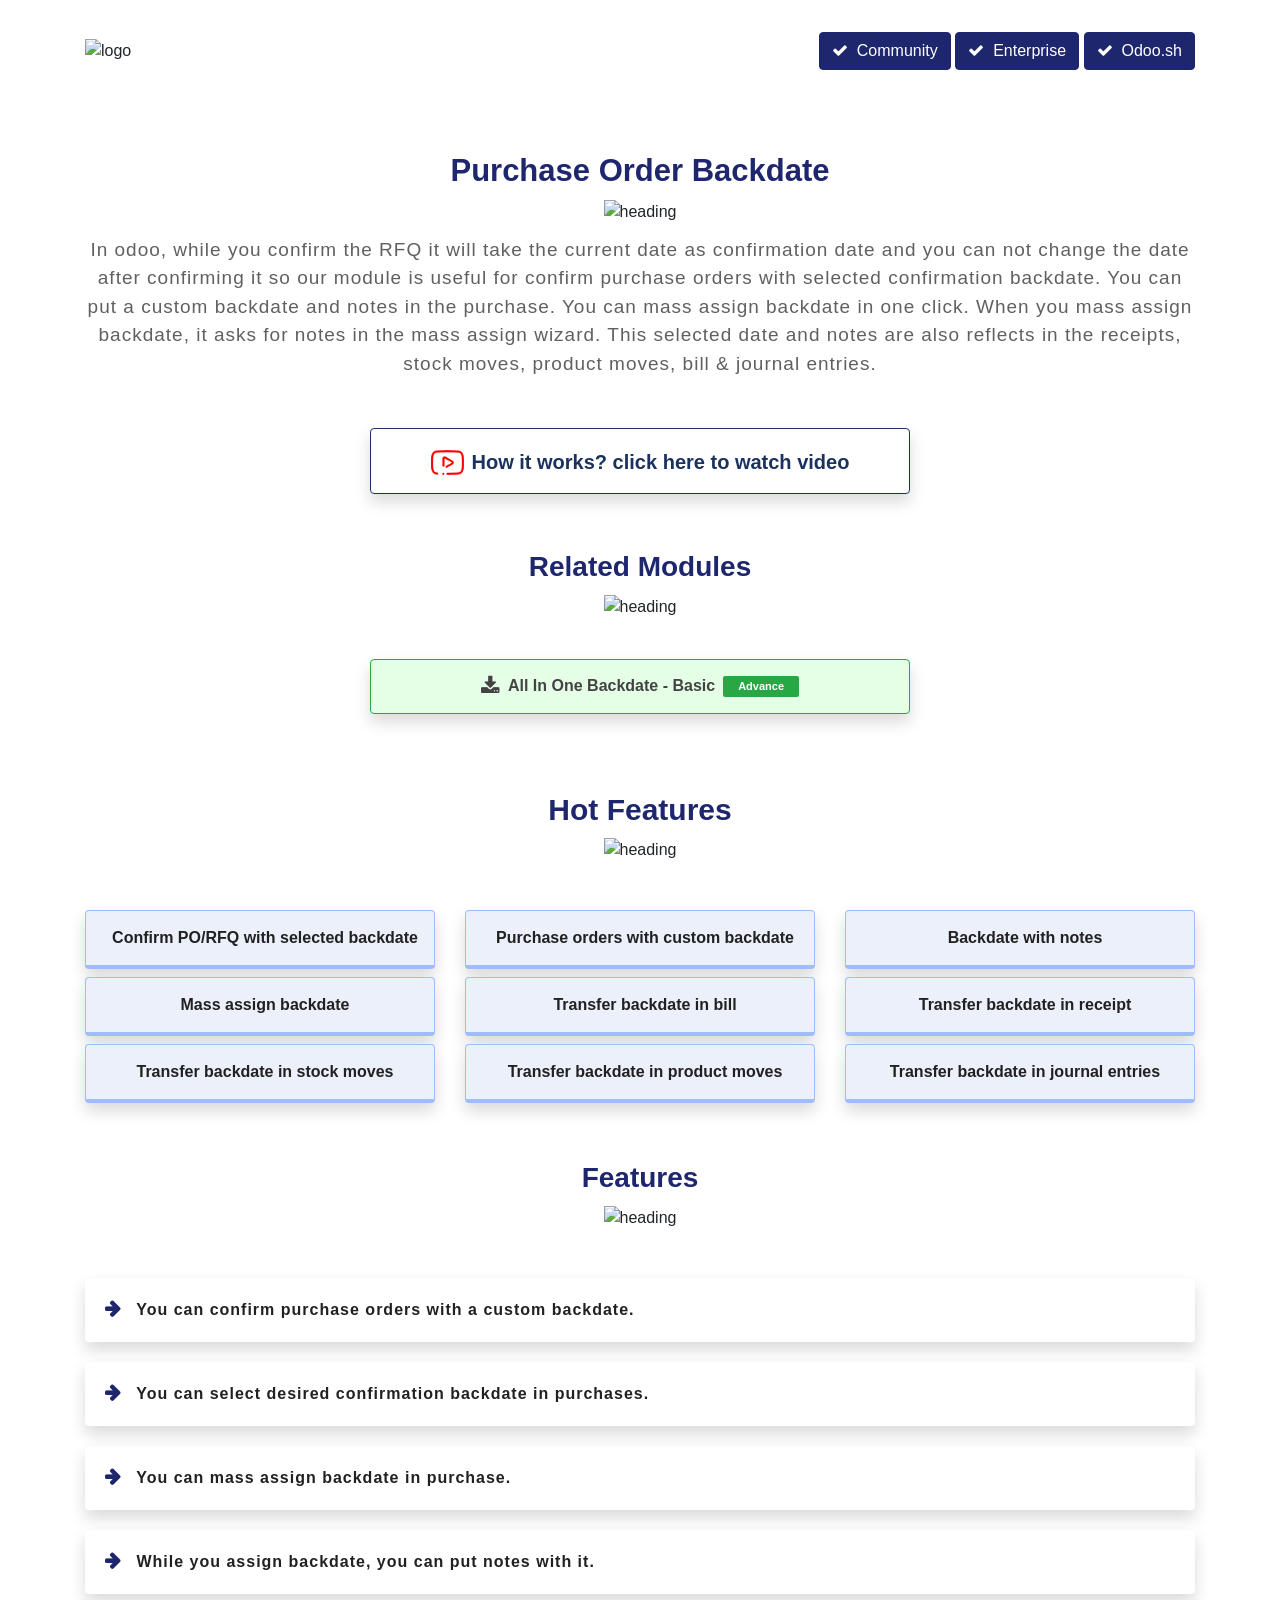
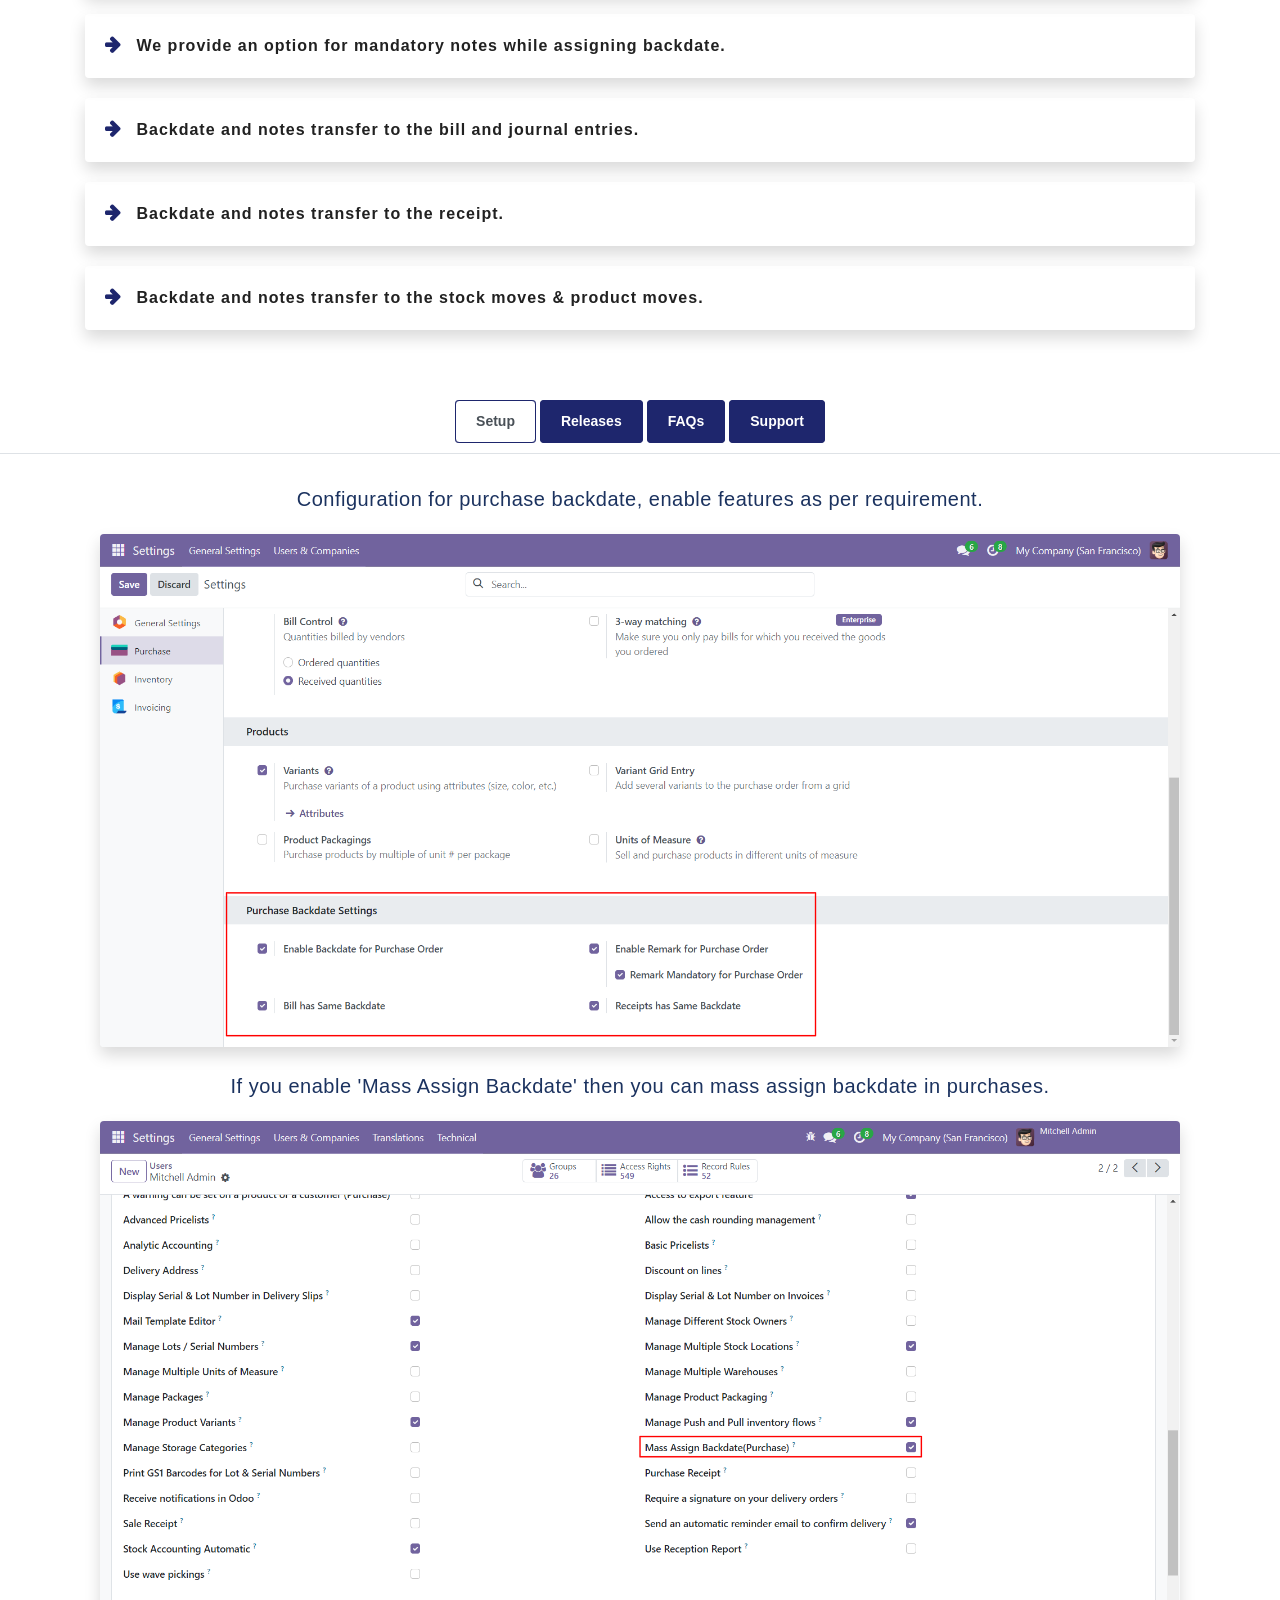
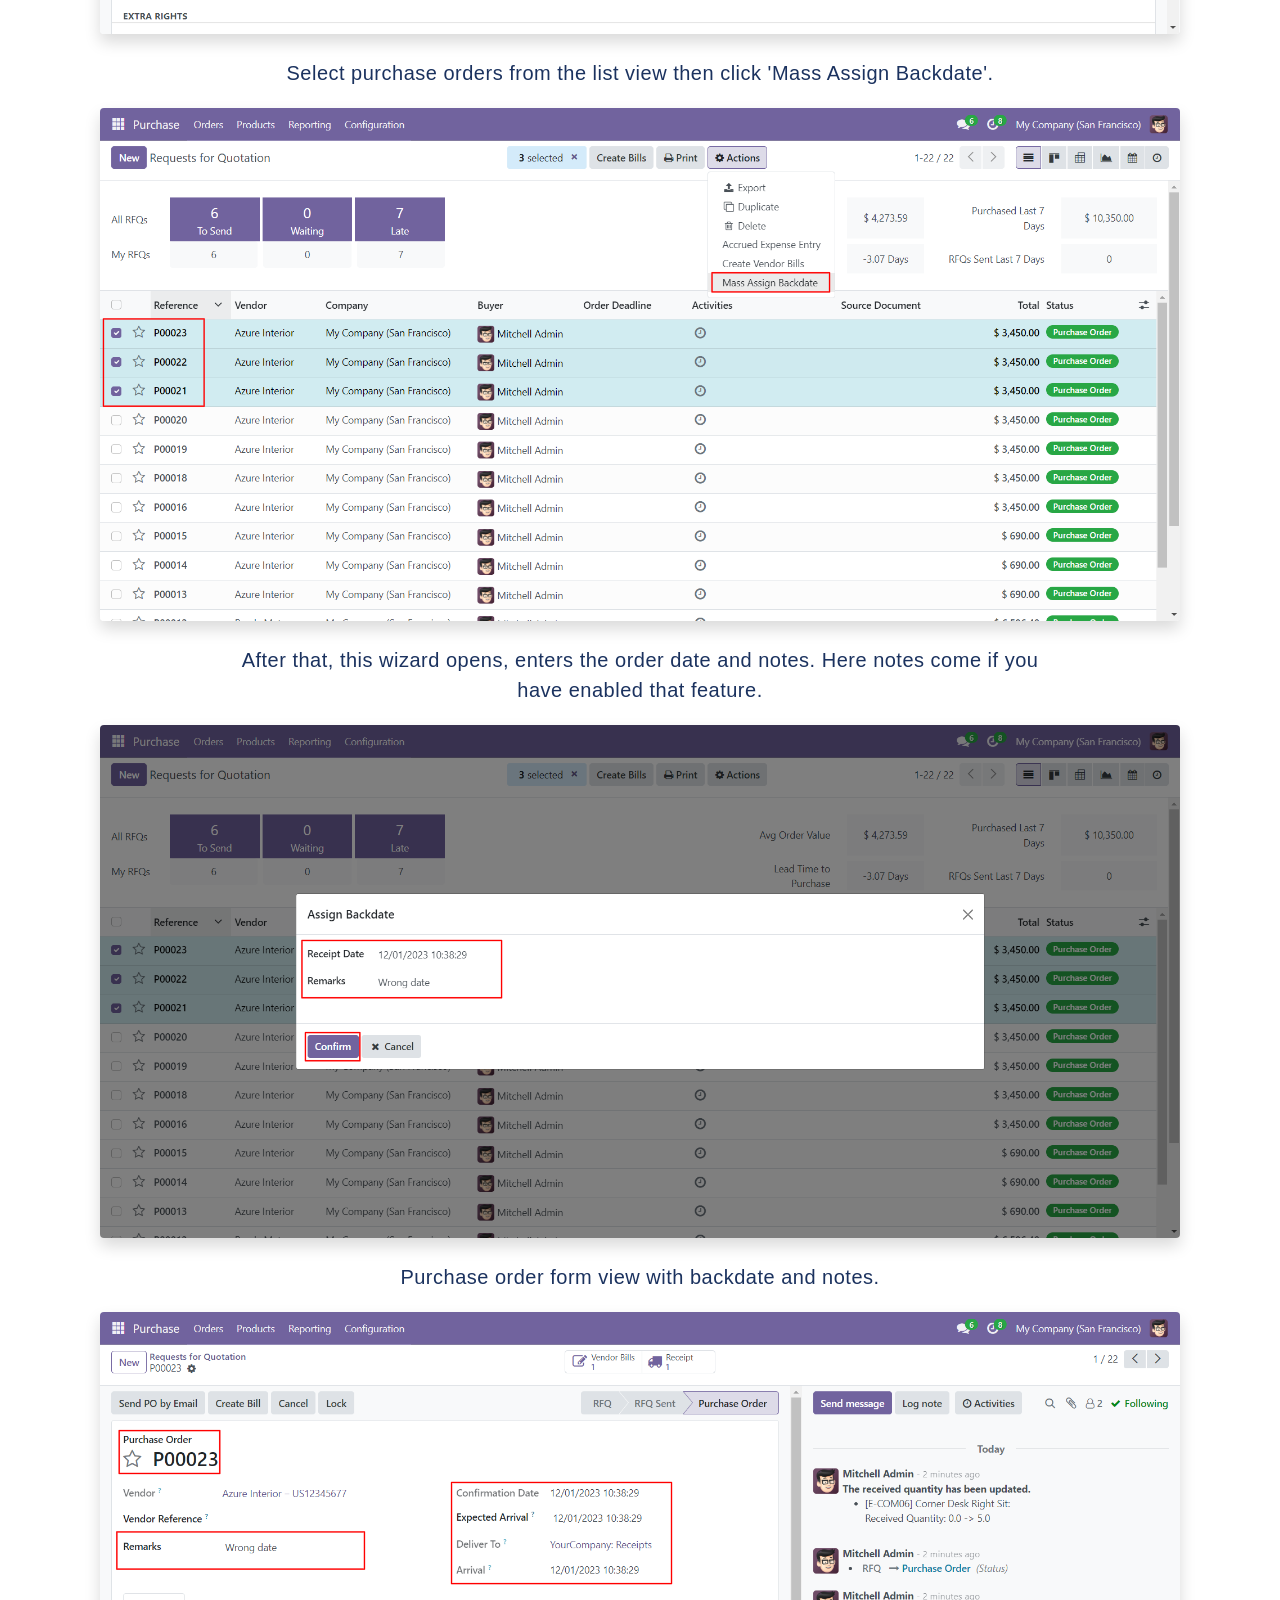
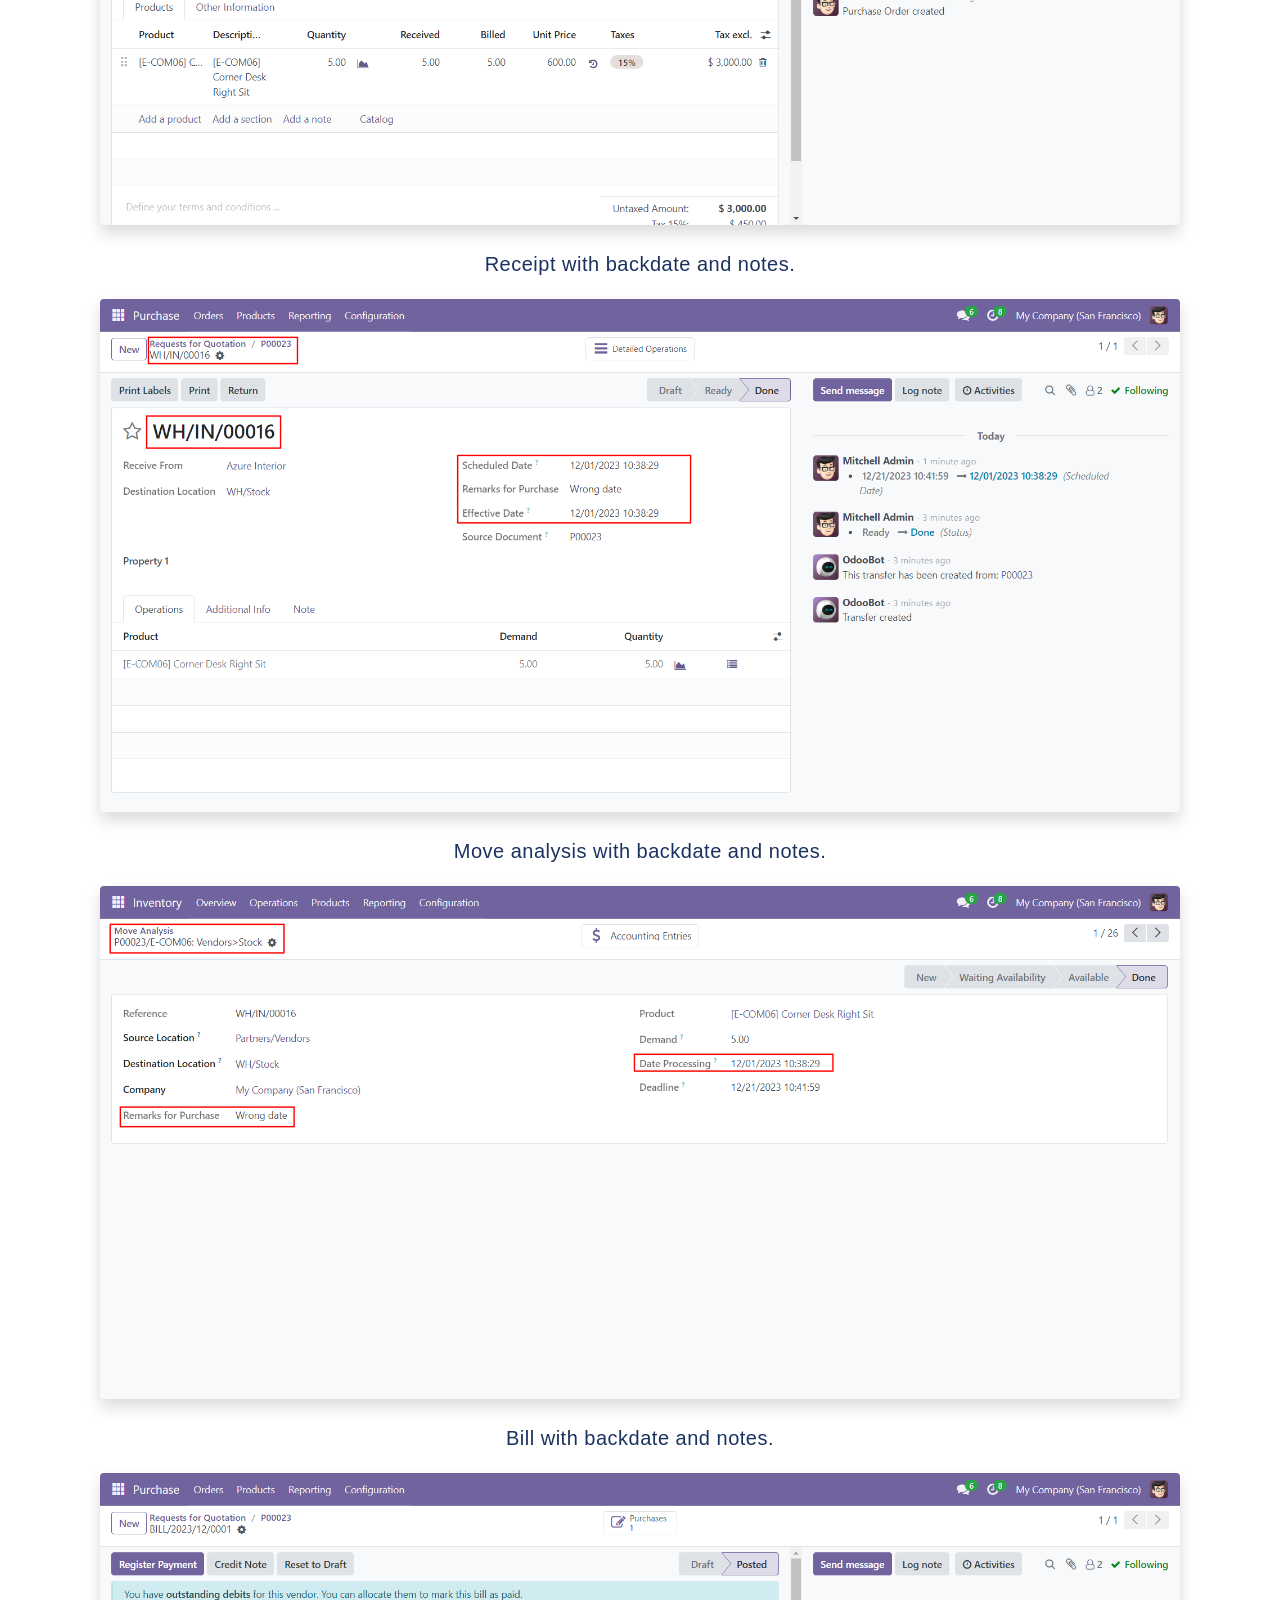
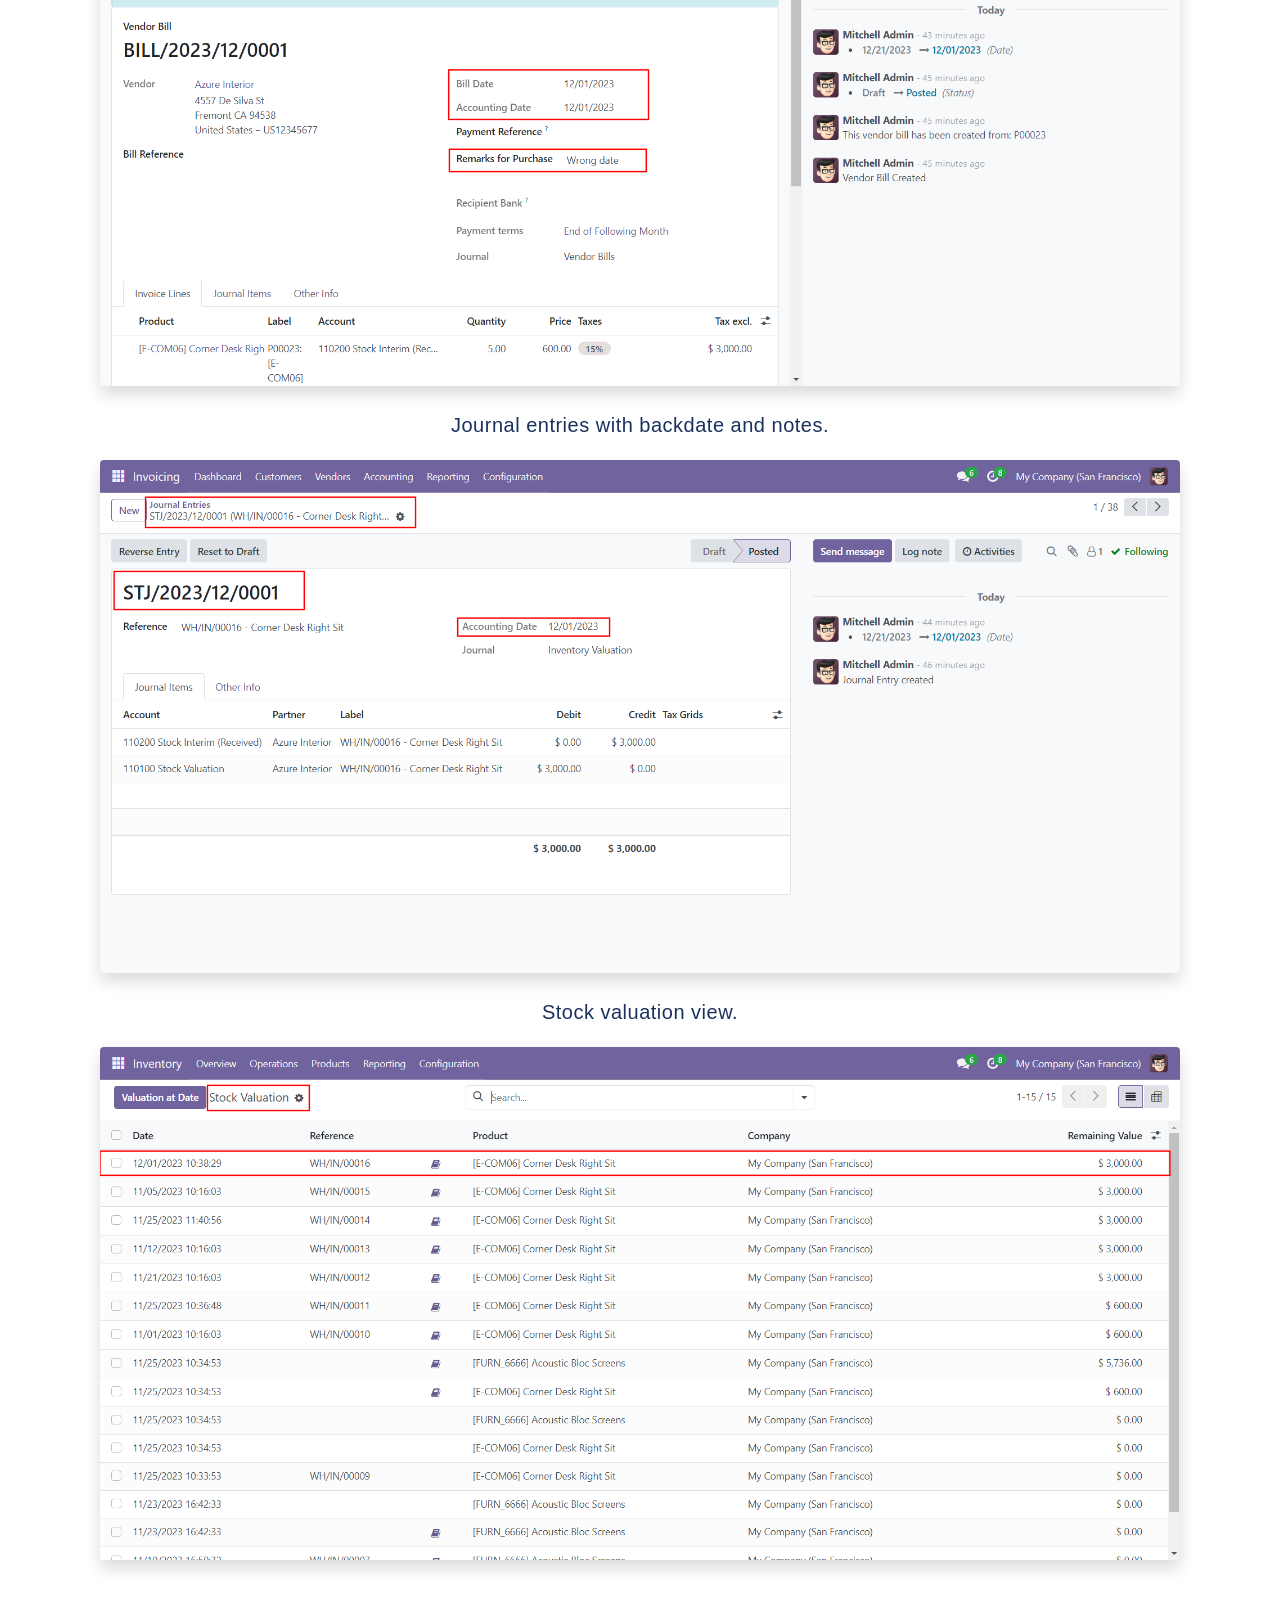
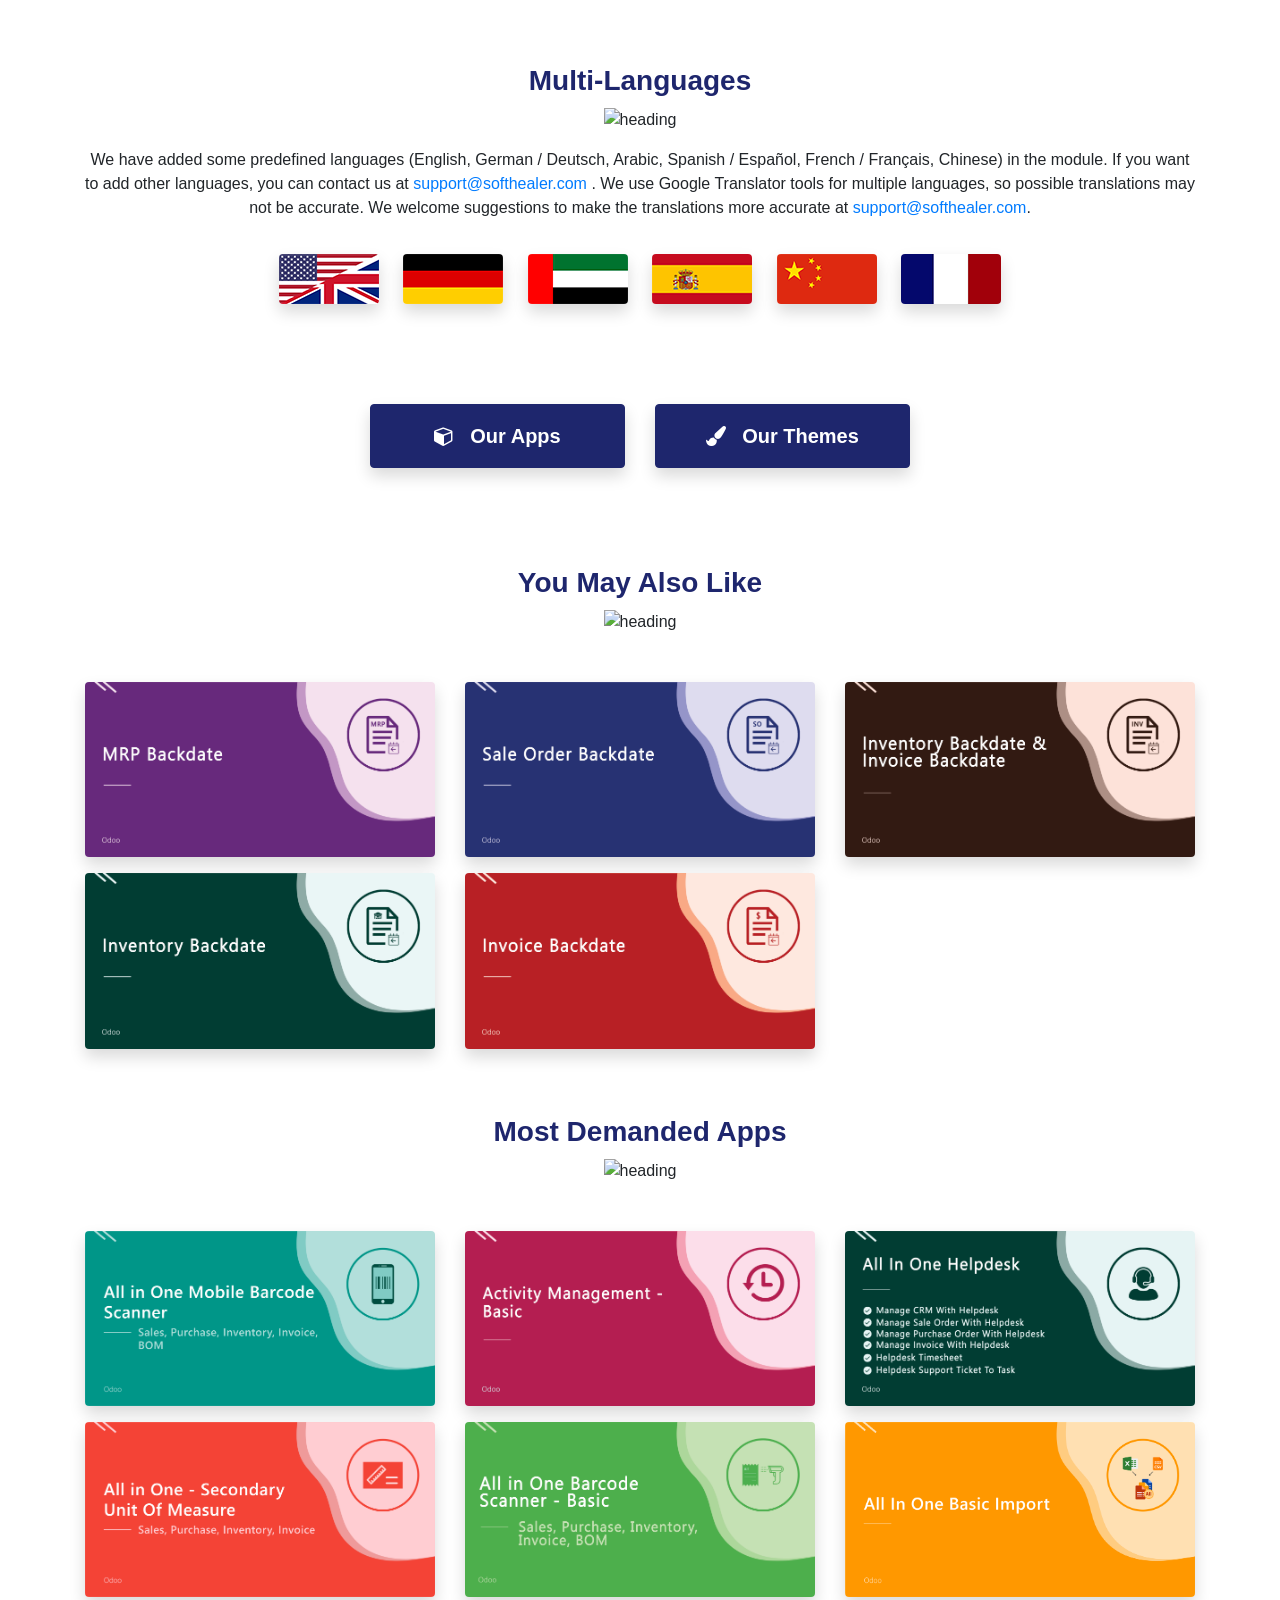
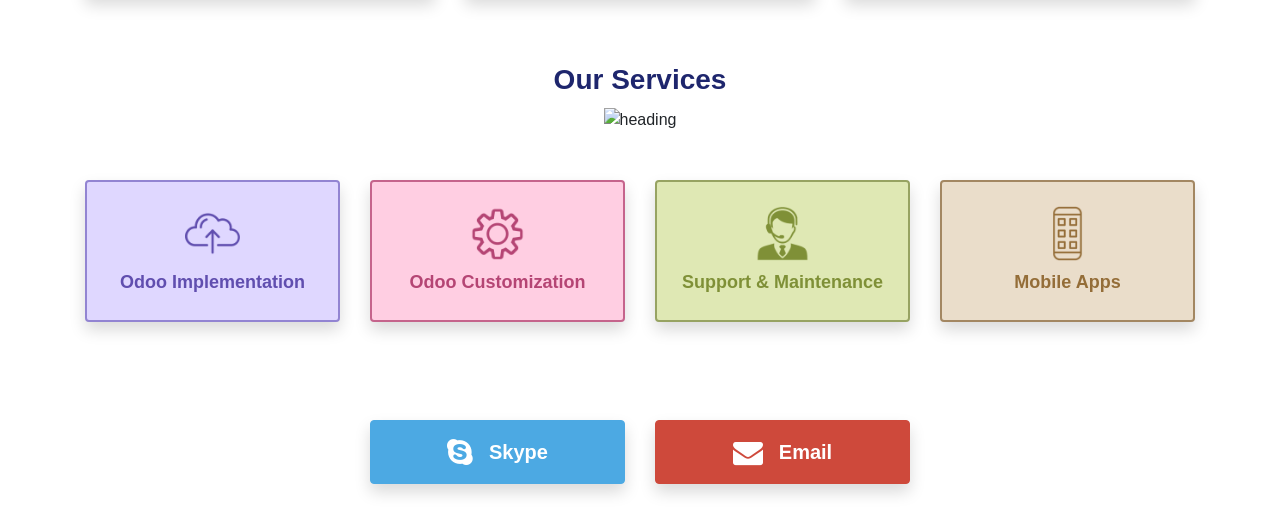
==== commit 05f1c755: "rcs purchasse backdate app completed" ====
--- a/rcs_purchase_backdate/static/description/index.html
+++ b/rcs_purchase_backdate/static/description/index.html
@@ -35,7 +35,7 @@
                <!-- <img src="shape.png" style="width: 100px;display: block;text-align: center;margin: auto;margin-bottom: 20px;" /> -->
                <img src="shapes/heading.png" alt="heading" />
                <p style="color: #616060;font-size: 19px;margin: 0;letter-spacing: 1px;margin-top: 12px;">
-                  In odoo, while you confirm the RFQ it will take the current date as confirmation date and you can not change the date after confirming it so our module is useful for confirm purchase orders with selected confirmation backdate. You can put a custom backdate and remarks in the purchase. You can mass assign backdate in one click. When you mass assign backdate, it asks for remarks in the mass assign wizard. This selected date and remarks are also reflects in the receipts, stock moves, product moves, bill & journal entries.
+                  In odoo, while you confirm the RFQ it will take the current date as confirmation date and you can not change the date after confirming it so our module is useful for confirm purchase orders with selected confirmation backdate. You can put a custom backdate and notes in the purchase. You can mass assign backdate in one click. When you mass assign backdate, it asks for notes in the mass assign wizard. This selected date and notes are also reflects in the receipts, stock moves, product moves, bill & journal entries.
                </p>
             </div>
          </div>
@@ -110,7 +110,7 @@
                <div class="col-md-4 mb-2">
                   <div class="sh_icon d-flex justify-content-center align-items-center rounded shadow" style="padding: 15px;border: 1px solid #9ebdfb;border-bottom: 4px solid #9ebdfb;background-color: #ebf0fb;border-radius: 0.25rem !important;">
                     <!--  <span class="fa fa-long-arrow-right" style="text-align: center;color: #1e266d;font-size: 22px;"></span> -->
-                     <span style="color: #212121;font-weight: 600;vertical-align: middle;padding-left: 10px;">Backdate with remarks
+                     <span style="color: #212121;font-weight: 600;vertical-align: middle;padding-left: 10px;">Backdate with notes
                      </span>
                   </div>
                </div>
@@ -180,15 +180,15 @@
                   </li>
                   <li class="shadow rounded" style="padding: 20px;margin-bottom: 20px;font-size: 16px;color: #212121;font-weight: 600;letter-spacing: 1px;display: block;border-radius: 0.25rem !important;"><span class="fa fa-arrow-right" style="color: #1e266d;font-weight: 600;font-size: 18px;padding-right: 10px;"></span> You can mass assign backdate in purchase.
                   </li>
-                  <li class="shadow rounded" style="padding: 20px;margin-bottom: 20px;font-size: 16px;color: #212121;font-weight: 600;letter-spacing: 1px;display: block;border-radius: 0.25rem !important;"><span class="fa fa-arrow-right" style="color: #1e266d;font-weight: 600;font-size: 18px;padding-right: 10px;"></span> While you assign backdate, you can put remarks with it.
-                  </li>
-                  <li class="shadow rounded" style="padding: 20px;margin-bottom: 20px;font-size: 16px;color: #212121;font-weight: 600;letter-spacing: 1px;display: block;border-radius: 0.25rem !important;"><span class="fa fa-arrow-right" style="color: #1e266d;font-weight: 600;font-size: 18px;padding-right: 10px;"></span> We provide an option for mandatory remarks while assigning backdate.
-                  </li>
-                  <li class="shadow rounded" style="padding: 20px;margin-bottom: 20px;font-size: 16px;color: #212121;font-weight: 600;letter-spacing: 1px;display: block;border-radius: 0.25rem !important;"><span class="fa fa-arrow-right" style="color: #1e266d;font-weight: 600;font-size: 18px;padding-right: 10px;"></span> Backdate and remarks transfer to the bill and journal entries.
-                  </li>
-                  <li class="shadow rounded" style="padding: 20px;margin-bottom: 20px;font-size: 16px;color: #212121;font-weight: 600;letter-spacing: 1px;display: block;border-radius: 0.25rem !important;"><span class="fa fa-arrow-right" style="color: #1e266d;font-weight: 600;font-size: 18px;padding-right: 10px;"></span> Backdate and remarks transfer to the receipt.
-                  </li>
-                  <li class="shadow rounded" style="padding: 20px;margin-bottom: 20px;font-size: 16px;color: #212121;font-weight: 600;letter-spacing: 1px;display: block;border-radius: 0.25rem !important;"><span class="fa fa-arrow-right" style="color: #1e266d;font-weight: 600;font-size: 18px;padding-right: 10px;"></span> Backdate and remarks transfer to the stock moves & product moves.
+                  <li class="shadow rounded" style="padding: 20px;margin-bottom: 20px;font-size: 16px;color: #212121;font-weight: 600;letter-spacing: 1px;display: block;border-radius: 0.25rem !important;"><span class="fa fa-arrow-right" style="color: #1e266d;font-weight: 600;font-size: 18px;padding-right: 10px;"></span> While you assign backdate, you can put notes with it.
+                  </li>
+                  <li class="shadow rounded" style="padding: 20px;margin-bottom: 20px;font-size: 16px;color: #212121;font-weight: 600;letter-spacing: 1px;display: block;border-radius: 0.25rem !important;"><span class="fa fa-arrow-right" style="color: #1e266d;font-weight: 600;font-size: 18px;padding-right: 10px;"></span> We provide an option for mandatory notes while assigning backdate.
+                  </li>
+                  <li class="shadow rounded" style="padding: 20px;margin-bottom: 20px;font-size: 16px;color: #212121;font-weight: 600;letter-spacing: 1px;display: block;border-radius: 0.25rem !important;"><span class="fa fa-arrow-right" style="color: #1e266d;font-weight: 600;font-size: 18px;padding-right: 10px;"></span> Backdate and notes transfer to the bill and journal entries.
+                  </li>
+                  <li class="shadow rounded" style="padding: 20px;margin-bottom: 20px;font-size: 16px;color: #212121;font-weight: 600;letter-spacing: 1px;display: block;border-radius: 0.25rem !important;"><span class="fa fa-arrow-right" style="color: #1e266d;font-weight: 600;font-size: 18px;padding-right: 10px;"></span> Backdate and notes transfer to the receipt.
+                  </li>
+                  <li class="shadow rounded" style="padding: 20px;margin-bottom: 20px;font-size: 16px;color: #212121;font-weight: 600;letter-spacing: 1px;display: block;border-radius: 0.25rem !important;"><span class="fa fa-arrow-right" style="color: #1e266d;font-weight: 600;font-size: 18px;padding-right: 10px;"></span> Backdate and notes transfer to the stock moves & product moves.
                   </li>
                </ul>
             </div>
@@ -240,42 +240,42 @@
                            </div>
                            <br/>
                            <p style="color: #1b325f;font-size: 20px;max-width: 75%;margin: auto;margin-bottom: 20px;letter-spacing: .5px;"> 
-                              After that, this wizard opens, enters the order date and remarks. Here remarks come if you have enabled that feature.
+                              After that, this wizard opens, enters the order date and notes. Here notes come if you have enabled that feature.
                            </p>
                            <div class="col-md-12">
                               <img class="img-responsive rounded shadow" src="screenshots/4.png" style="width: 100%;" />
                            </div>
                            <br/>
                            <p style="color: #1b325f;font-size: 20px;max-width: 75%;margin: auto;margin-bottom: 20px;letter-spacing: .5px;"> 
-                              Purchase order form view with backdate and remarks.
+                              Purchase order form view with backdate and notes.
                            </p>
                            <div class="col-md-12">
                               <img class="img-responsive rounded shadow" src="screenshots/5.png" style="width: 100%;" />
                            </div>
                            <br/>
                            <p style="color: #1b325f;font-size: 20px;max-width: 75%;margin: auto;margin-bottom: 20px;letter-spacing: .5px;"> 
-                              Receipt with backdate and remarks.
+                              Receipt with backdate and notes.
                            </p>
                            <div class="col-md-12">
                               <img class="img-responsive rounded shadow" src="screenshots/6.png" style="width: 100%;" />
                            </div>
                            <br/>
                            <p style="color: #1b325f;font-size: 20px;max-width: 75%;margin: auto;margin-bottom: 20px;letter-spacing: .5px;"> 
-                              Move analysis with backdate and remarks.
+                              Move analysis with backdate and notes.
                            </p>
                            <div class="col-md-12">
                               <img class="img-responsive rounded shadow" src="screenshots/7.png" style="width: 100%;" />
                            </div>
                            <br/>
                            <p style="color: #1b325f;font-size: 20px;max-width: 75%;margin: auto;margin-bottom: 20px;letter-spacing: .5px;"> 
-                              Bill with backdate and remarks.
+                              Bill with backdate and notes.
                            </p>
                            <div class="col-md-12">
                               <img class="img-responsive rounded shadow" src="screenshots/8.png" style="width: 100%;" />
                            </div>
                            <br/>
                            <p style="color: #1b325f;font-size: 20px;max-width: 75%;margin: auto;margin-bottom: 20px;letter-spacing: .5px;"> 
-                              Journal entries with backdate and remarks.
+                              Journal entries with backdate and notes.
                            </p>
                            <div class="col-md-12">
                               <img class="img-responsive rounded shadow" src="screenshots/9.png" style="width: 100%;" />
